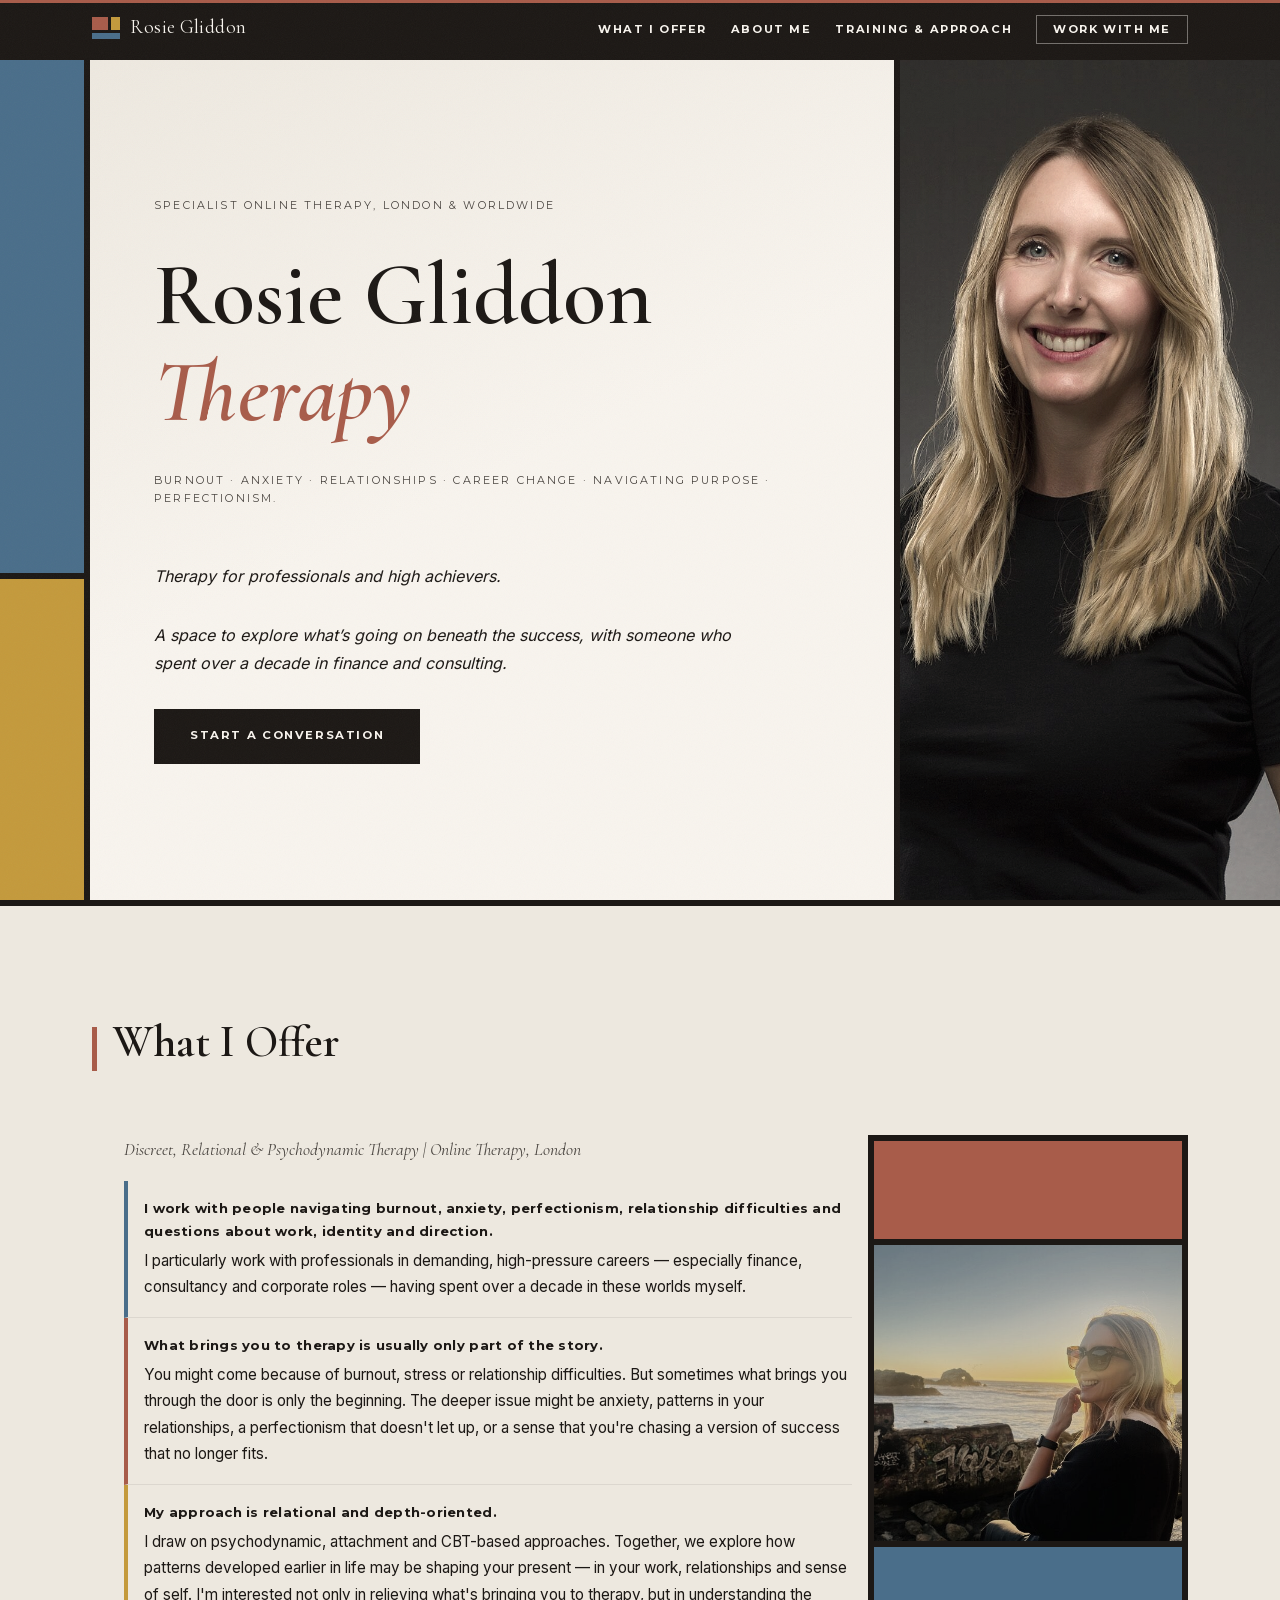
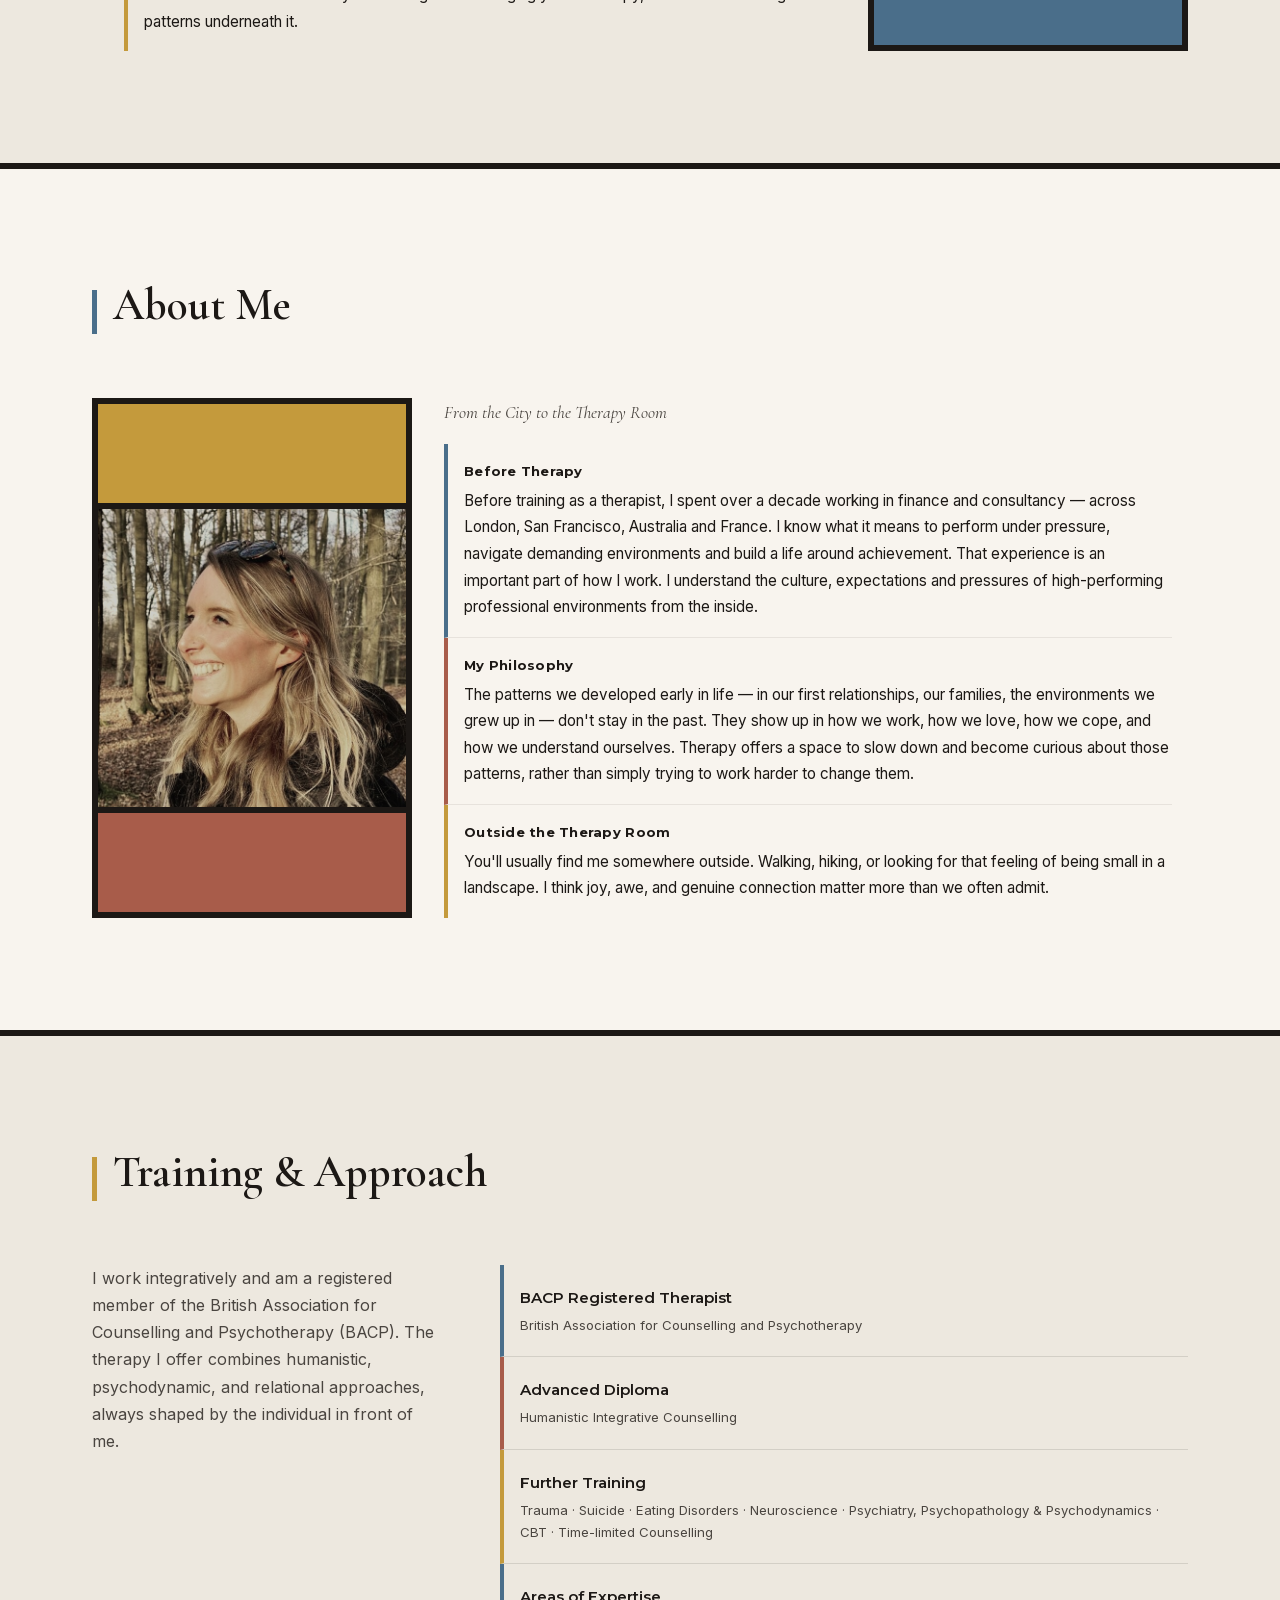
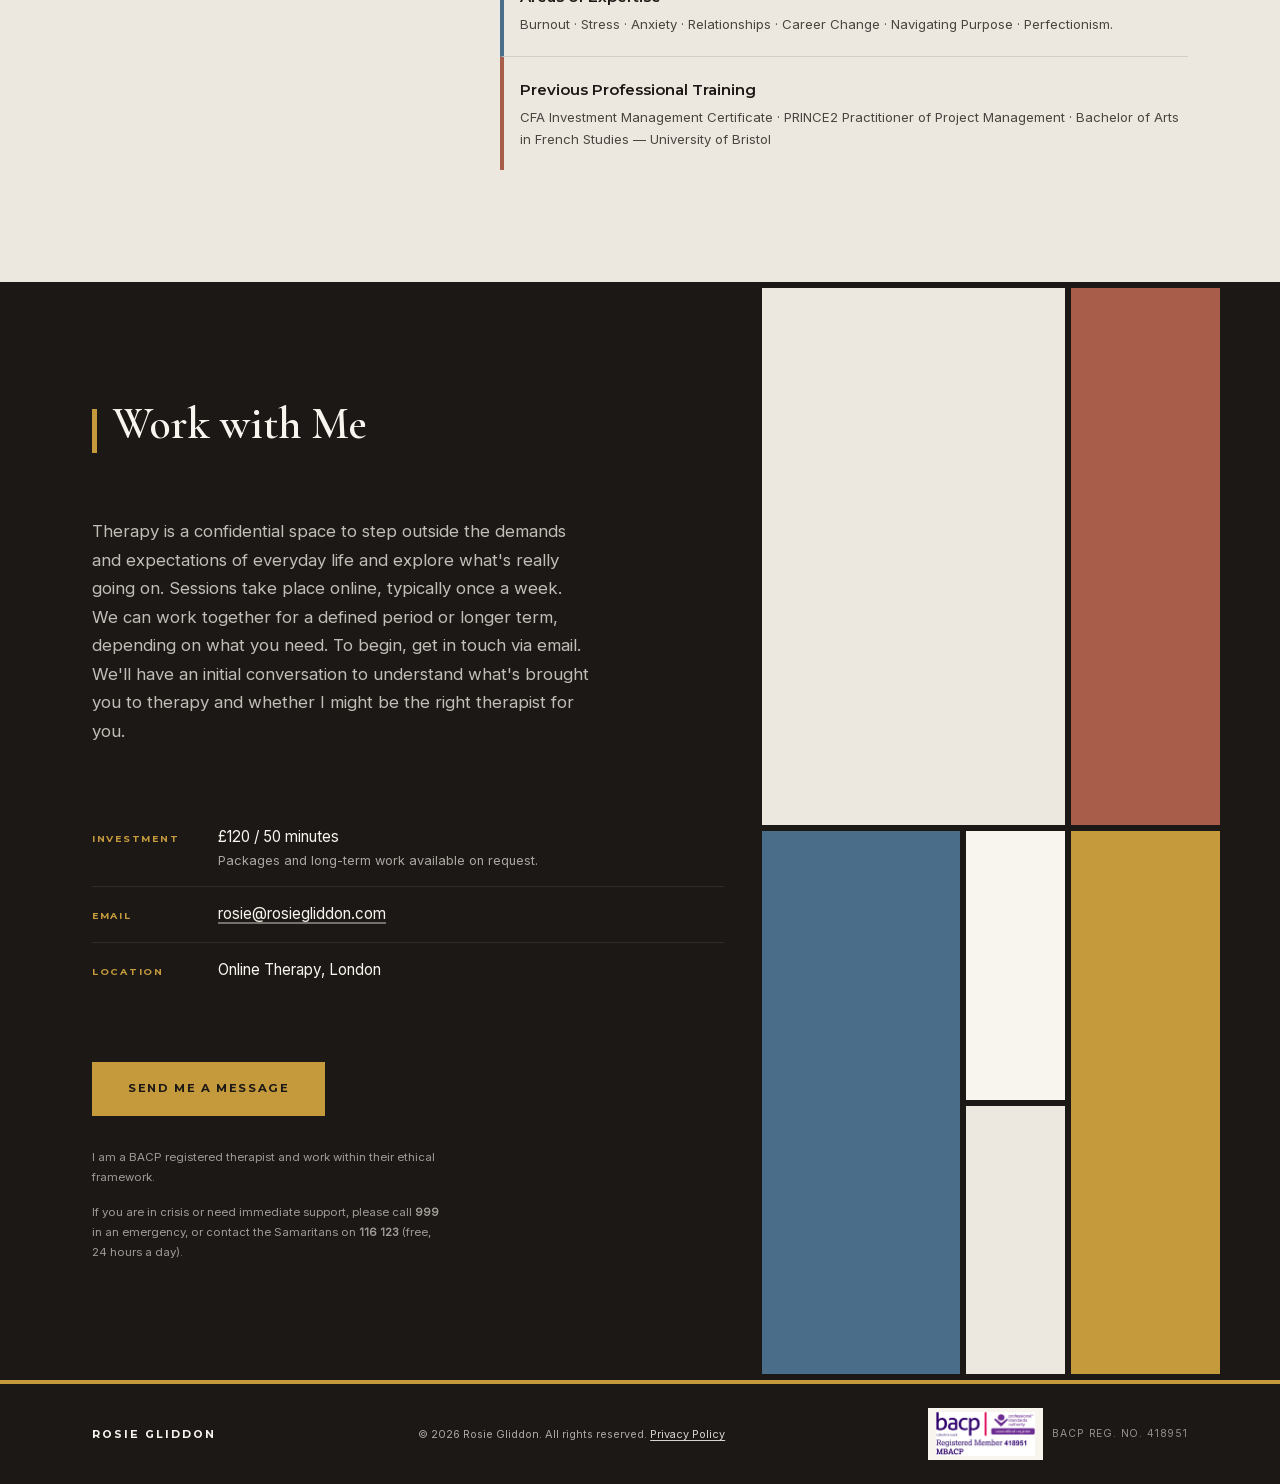
==== index.html @ f2c15f20 "Update styles for hero burnout list in index.html" ====
<!DOCTYPE html>
<html lang="en">
<head>
  <meta charset="UTF-8">
  <meta name="viewport" content="width=device-width, initial-scale=1.0">
  <meta name="description" content="Rosie Gliddon — Therapy for high-achieving professionals. Relational and psychodynamic therapy for professionals in finance, consulting and other demanding careers.">
  <meta name="theme-color" content="#1C1815">
  <title>Rosie Gliddon | Therapy for High-Achieving Professionals | London</title>

  <meta property="og:title" content="Rosie Gliddon | Therapy for High-Achieving Professionals | London">
  <meta property="og:description" content="Therapy for high-achieving professionals. Relational and psychodynamic therapy for professionals in finance, consulting and other demanding careers.">
  <meta property="og:type" content="website">
  <meta property="og:url" content="https://rosiegliddon.com/">
  <meta property="og:site_name" content="Rosie Gliddon">
  <meta property="og:locale" content="en_GB">
  <meta property="og:image" content="https://rosiegliddon.com/assets/og-image.jpg">
  <meta property="og:image:width" content="1200">
  <meta property="og:image:height" content="630">
  <meta property="og:image:alt" content="Rosie Gliddon, BACP registered psychotherapist offering online therapy for professionals">
  <meta name="twitter:card" content="summary_large_image">
  <meta name="twitter:title" content="Rosie Gliddon | Therapy for High-Achieving Professionals | London">
  <meta name="twitter:description" content="Therapy for high-achieving professionals. Relational and psychodynamic therapy for professionals in finance, consulting and other demanding careers">
  <meta name="twitter:image" content="https://rosiegliddon.com/assets/og-image.jpg">
  <link rel="canonical" href="https://rosiegliddon.com/">

  <link rel="preload" as="image" href="assets/rosie3.jpg">
  <link rel="preload" as="font" type="font/woff2" crossorigin href="fonts/co3bmX5slCNuHLi8bLeY9MK7whWMhyjYqXtKky2F7g.woff2">
  <link rel="preload" as="font" type="font/woff2" crossorigin href="fonts/co3ZmX5slCNuHLi8bLeY9MK7whWMhyjYrEtImSqn7B6D.woff2">
  <link rel="preload" as="font" type="font/woff2" crossorigin href="fonts/JTUSjIg1_i6t8kCHKm459WlhyyTh89Y.woff2">
  <link rel="preload" as="font" type="font/woff2" crossorigin href="fonts/UcCO3FwrK3iLTeHuS_nVMrMxCp50SjIw2boKoduKmMEVuLyfAZ9hiJ-Ek-_EeA.woff2">
  <link rel="icon" type="image/svg+xml" href="favicon.svg">
  <link rel="apple-touch-icon" href="apple-touch-icon.png">
  <link rel="stylesheet" href="css/style.css">
    <style>
    .hero-burnout-list {
      display: block;
      margin: 0 0 1.5rem;
      font-family: var(--font-display);
      font-size: 0.68rem;
      font-weight: 400;
      letter-spacing: 0.2em;
      line-height: 1.6;
      text-transform: uppercase;
      color: var(--grey-dark);
      max-width: none;
    }
  </style>

  <script type="application/ld+json">
  {
    "@context": "https://schema.org",
    "@graph": [
      {
        "@type": "WebSite",
        "@id": "https://rosiegliddon.com/#website",
        "url": "https://rosiegliddon.com",
        "name": "Rosie Gliddon",
        "publisher": { "@id": "https://rosiegliddon.com/#business" }
      },
      {
        "@type": "Person",
        "@id": "https://rosiegliddon.com/#rosie",
        "name": "Rosie Gliddon",
        "jobTitle": "Psychotherapist",
        "description": "BACP registered psychotherapist specialising in relational and psychodynamic therapy for high-achieving professionals.",
        "url": "https://rosiegliddon.com",
        "email": "rosie@rosiegliddon.com",
        "image": "https://rosiegliddon.com/assets/rosie3.jpg",
        "memberOf": {
          "@type": "Organization",
          "name": "British Association for Counselling and Psychotherapy",
          "url": "https://www.bacp.co.uk"
        },
        "sameAs": [
          "https://www.bacp.co.uk"
        ]
      },
      {
        "@type": ["ProfessionalService", "MedicalBusiness"],
        "@id": "https://rosiegliddon.com/#business",
        "name": "Rosie Gliddon",
        "description": "Therapy for high-achieving professionals. Relational and psychodynamic therapy for professionals in finance, consulting and other demanding careers.",
        "url": "https://rosiegliddon.com",
        "email": "rosie@rosiegliddon.com",
        "image": "https://rosiegliddon.com/assets/rosie3.jpg",
        "priceRange": "££",
        "identifier": {
          "@type": "PropertyValue",
          "propertyID": "BACP Registration Number",
          "value": "418951"
        },
        "address": {
          "@type": "PostalAddress",
          "addressLocality": "London",
          "addressCountry": "GB"
        },
        "areaServed": [
          { "@type": "City", "name": "London" },
          { "@type": "Country", "name": "United Kingdom" },
          { "@type": "Place", "name": "Worldwide" }
        ],
        "founder": { "@id": "https://rosiegliddon.com/#rosie" },
        "knowsAbout": [
          "Psychotherapy", "Psychodynamic therapy", "Relational therapy",
          "Burnout", "Anxiety", "Stress", "Depression", "Attachment",
          "Imposter syndrome", "Career change", "Online therapy"
        ],
        "hasOfferCatalog": {
          "@type": "OfferCatalog",
          "name": "Therapy services",
          "itemListElement": [
            {
              "@type": "Offer",
              "itemOffered": {
                "@type": "Service",
                "name": "Online psychotherapy session",
                "description": "50-minute relational and psychodynamic therapy session via video call"
              },
              "price": "120",
              "priceCurrency": "GBP"
            }
          ]
        }
      }
    ]
  }
  </script>
</head>
<body>
  <div class="page-frame">

  <!-- Skip to main content — assistive technology / keyboard users -->
  <a href="#main-content" class="skip-link">Skip to main content</a>

  <!-- ========== HEADER ========== -->
  <header class="site-header" role="banner">
    <div class="header-inner">

      <a href="#hero" class="site-logo" aria-label="Rosie Gliddon — return to homepage">
        <span class="logo-mark" aria-hidden="true">
          <svg width="28" height="22" viewBox="0 0 28 22" xmlns="http://www.w3.org/2000/svg" focusable="false">
            <!-- Large block top-left — accent/brick -->
            <rect x="0" y="0" width="16" height="13" fill="#A85C4A"/>
            <!-- Small block top-right — yellow -->
            <rect x="19" y="0" width="9" height="13" fill="#C49A3C"/>
            <!-- Wide block bottom — blue, full width -->
            <rect x="0" y="16" width="28" height="6" fill="#4A6E8A"/>
          </svg>
        </span>
        <span class="logo-text">Rosie Gliddon</span>
      </a>

      <nav class="site-nav" aria-label="Main navigation">
        <button
          class="nav-toggle"
          aria-expanded="false"
          aria-controls="nav-menu"
          aria-label="Open navigation menu"
        >
          <span class="nav-toggle-bar" aria-hidden="true"></span>
          <span class="nav-toggle-bar" aria-hidden="true"></span>
          <span class="nav-toggle-bar" aria-hidden="true"></span>
        </button>

        <ul id="nav-menu" class="nav-menu" role="list">
          <li><a href="#what-i-offer" class="nav-link">What I Offer</a></li>
          <li><a href="#about" class="nav-link">About Me</a></li>
          <li><a href="#qualifications" class="nav-link">Training &amp; Approach</a></li>
          <li><a href="#contact" class="nav-link nav-link--cta">Work with Me</a></li>
        </ul>
      </nav>

      <div class="nav-backdrop" id="nav-backdrop" aria-hidden="true"></div>

    </div>
  </header>

  <!-- ========== MAIN ========== -->
  <main id="main-content">

    <!-- HERO -->
    <section class="hero" id="hero" aria-labelledby="hero-heading">
      <div class="hero-layout">

        <div class="hero-accent-col" aria-hidden="true">
          <div class="accent-block accent-block--blue"></div>
          <div class="accent-block accent-block--yellow"></div>
        </div>

        <div class="hero-content">
          <p class="hero-eyebrow">Specialist Online Therapy, London &amp; Worldwide</p>
          <h1 class="hero-headline" id="hero-heading">Rosie Gliddon <em>Therapy</em>
          </h1>
          <p class="hero-burnout-list">Burnout &middot; Anxiety &middot; Relationships &middot; Career Change &middot; Navigating Purpose &middot; Perfectionism.</p>

          <p class="hero-italic-copy"><em>Therapy for professionals and high achievers. </em></p>

          
          <p class="hero-italic-copy"><em>A space to explore what’s going on beneath the success, with someone who spent over a decade in finance and consulting.</em></p>

          
          <a href="#contact" class="btn btn--primary">Start a Conversation</a>
        </div>

        <figure class="hero-image-wrap">
          <img
            src="assets/rosie3.jpg"
            alt="Rosie Gliddon, BACP registered psychotherapist offering online therapy for professionals in London"
            class="hero-photo"
            width="1400"
            height="1400"
            fetchpriority="high"
          >
        </figure>

      </div>
    </section>


    <!-- WHAT I OFFER -->
    <section class="section section--offer" id="what-i-offer" aria-labelledby="offer-heading">
      <div class="section-inner">

        <header class="section-header">
          <div class="section-accent section-accent--accent" aria-hidden="true"></div>
          <h2 class="section-title" id="offer-heading">What I Offer</h2>
        </header>

        <div class="offer-layout">
          <div class="offer-body">
            <p class="section-subheading">Discreet, Relational &amp; Psychodynamic Therapy | Online Therapy, London</p>

            <ul class="offer-list" role="list">
              <li class="offer-item">
                <strong class="offer-item-lead">I work with people navigating burnout, anxiety, perfectionism, relationship difficulties and questions about work, identity and direction.</strong>
                I particularly work with professionals in demanding, high-pressure careers — especially finance, consultancy and corporate roles — having spent over a decade in these worlds myself.
              </li>
              <li class="offer-item">
                <strong class="offer-item-lead">What brings you to therapy is usually only part of the story.</strong>
                You might come because of burnout, stress or relationship difficulties. But sometimes what brings you through the door is only the beginning. The deeper issue might be anxiety, patterns in your relationships, a perfectionism that doesn't let up, or a sense that you're chasing a version of success that no longer fits.
              </li>
              <li class="offer-item">
                <strong class="offer-item-lead">My approach is relational and depth-oriented.</strong>
                I draw on psychodynamic, attachment and CBT-based approaches. Together, we explore how patterns developed earlier in life may be shaping your present — in your work, relationships and sense of self. I'm interested not only in relieving what's bringing you to therapy, but in understanding the patterns underneath it.
              </li>
            </ul>
          </div>

          <div class="offer-accent-col" aria-hidden="true">
            <div class="offer-accent-block offer-accent-block--accent"></div>
            <figure class="offer-accent-block offer-accent-block--image">
              <img
                src="assets/rosie2.jpg"
                alt=""
                class="offer-accent-photo"
                loading="lazy"
                decoding="async"
                width="600"
                height="800"
              >
            </figure>
            <div class="offer-accent-block offer-accent-block--blue"></div>
          </div>
        </div>

      </div>
    </section>


    <!-- ABOUT ME -->
    <section class="section section--about" id="about" aria-labelledby="about-heading">
      <div class="section-inner">

        <header class="section-header">
          <div class="section-accent section-accent--blue" aria-hidden="true"></div>
          <h2 class="section-title" id="about-heading">About Me</h2>
        </header>

        <div class="about-layout">
          <div class="about-body">
            <p class="section-subheading">From the City to the Therapy Room</p>
            <ul class="about-list" role="list">
              <li class="about-item">
                <strong class="about-item-lead">Before Therapy</strong>
                Before training as a therapist, I spent over a decade working in finance and consultancy — across London, San Francisco, Australia and France. I know what it means to perform under pressure, navigate demanding environments and build a life around achievement. That experience is an important part of how I work. I understand the culture, expectations and pressures of high-performing professional environments from the inside.
              </li>
              <li class="about-item">
                <strong class="about-item-lead">My Philosophy</strong>
                The patterns we developed early in life — in our first relationships, our families, the environments we grew up in — don't stay in the past. They show up in how we work, how we love, how we cope, and how we understand ourselves. Therapy offers a space to slow down and become curious about those patterns, rather than simply trying to work harder to change them.
              </li>
              <li class="about-item">
                <strong class="about-item-lead">Outside the Therapy Room</strong>
                You'll usually find me somewhere outside. Walking, hiking, or looking for that feeling of being small in a landscape. I think joy, awe, and genuine connection matter more than we often admit.
              </li>
            </ul>
          </div>

          <div class="about-accent-col" aria-hidden="true">
            <div class="about-accent-block about-accent-block--yellow"></div>
            <figure class="about-accent-block about-accent-block--image">
              <img
                src="assets/rosie1.jpg"
                alt=""
                class="about-accent-photo"
                loading="lazy"
                decoding="async"
                width="640"
                height="800"
              >
            </figure>
            <div class="about-accent-block about-accent-block--accent"></div>
          </div>
        </div>

      </div>
    </section>


    <!-- QUALIFICATIONS & TRAINING -->
    <section class="section section--qualifications" id="qualifications" aria-labelledby="qual-heading">
      <div class="section-inner">

        <header class="section-header">
          <div class="section-accent section-accent--yellow" aria-hidden="true"></div>
          <h2 class="section-title" id="qual-heading">Training &amp; Approach</h2>
        </header>

        <div class="qual-grid">
          <div class="qual-intro">
            <p>I work integratively and am a registered member of the British Association for Counselling and Psychotherapy (BACP). The therapy I offer combines humanistic, psychodynamic, and relational approaches, always shaped by the individual in front of me.</p>
          </div>

          <ol class="credential-list" aria-label="Qualifications and training">

            <li class="credential-card">
              <div class="credential-body">
                <h3>BACP Registered Therapist</h3>
                <p>British Association for Counselling and Psychotherapy</p>
              </div>
            </li>

            <li class="credential-card">
              <div class="credential-body">
                <h3>Advanced Diploma</h3>
                <p>Humanistic Integrative Counselling</p>
              </div>
            </li>

            <li class="credential-card">
              <div class="credential-body">
                <h3>Further Training</h3>
                <p>Trauma &middot; Suicide &middot; Eating Disorders &middot; Neuroscience &middot; Psychiatry, Psychopathology &amp; Psychodynamics &middot; CBT &middot; Time-limited Counselling</p>
              </div>
            </li>

            <li class="credential-card">
              <div class="credential-body">
                <h3>Areas of Expertise</h3>
                <p>Burnout &middot; Stress &middot; Anxiety &middot; Relationships &middot; Career Change &middot; Navigating Purpose &middot; Perfectionism.</p>
              </div>
            </li>

            <li class="credential-card">
              <div class="credential-body">
                <h3>Previous Professional Training</h3>
                <p>CFA Investment Management Certificate &middot; PRINCE2 Practitioner of Project Management &middot; Bachelor of Arts in French Studies — University of Bristol</p>
              </div>
            </li>

          </ol>
        </div>

      </div>
    </section>



    <!-- GET IN TOUCH -->
    <section class="section section--contact" id="contact" aria-labelledby="contact-heading">
      <div class="contact-layout">

        <div class="contact-content">
          <header class="section-header">
            <div class="section-accent section-accent--yellow" aria-hidden="true"></div>
            <h2 class="section-title" id="contact-heading">Work with Me</h2>
          </header>

          <p class="contact-intro">
            Therapy is a confidential space to step outside the demands and expectations of everyday life and explore what's really going on.
            Sessions take place online, typically once a week. We can work together for a defined period or longer term, depending on what you need.
            To begin, get in touch via email. We'll have an initial conversation to understand what's brought you to therapy and whether I might be the right therapist for you.
          </p>

          <address aria-label="Contact information">
            <dl class="contact-details">

              <div class="contact-item">
                <dt>Investment</dt>
                <dd>
                  £120 / 50 minutes
                  <br><small>Packages and long-term work available on request.</small>
                </dd>
              </div>

              <div class="contact-item">
                <dt>Email</dt>
                <dd><a href="mailto:rosie@rosiegliddon.com">rosie@rosiegliddon.com</a></dd>
              </div>

              <div class="contact-item">
                <dt>Location</dt>
                <dd>Online Therapy, London</dd>
              </div>

            </dl>
          </address>

          <a href="mailto:rosie@rosiegliddon.com?subject=Therapy%20Enquiry" class="btn btn--cta-email">Send me a message</a>

          <p class="contact-ethics">I am a BACP registered therapist and work within their ethical framework.</p>

          <p class="contact-crisis">If you are in crisis or need immediate support, please call <strong>999</strong> in an emergency, or contact the Samaritans on <strong>116 123</strong> (free, 24 hours a day).</p>
        </div>

        <!-- Decorative Mondrian panel — hidden from assistive technology -->
        <div class="contact-mondrian-wrap" aria-hidden="true">
          <div class="contact-mondrian">
            <div class="cm-a"></div>
            <div class="cm-b"></div>
            <div class="cm-c"></div>
            <div class="cm-d"></div>
            <div class="cm-e"></div>
            <div class="cm-f"></div>
          </div>
        </div>

      </div>
    </section>

  </main>

  <!-- ========== FOOTER ========== -->
  <footer class="site-footer" role="contentinfo">
    <div class="footer-inner">
      <p class="footer-name">Rosie Gliddon</p>
      <p class="footer-note">&copy; <span id="year"></span> Rosie Gliddon. All rights reserved. <a href="privacy" class="footer-link">Privacy Policy</a></p>
      <div class="footer-bacp">
        <span class="footer-bacp-wrap">
          <img
            src="assets/BACP%20Logo%20-%20418951.png"
            alt="BACP Registered Member 418951 MBACP — Professional Standards Authority Accredited Register"
            class="footer-bacp-logo"
          >
        </span>
        <span class="footer-reg">BACP Reg. No. 418951</span>
      </div>
    </div>
  </footer>

  <script src="js/main.js"></script>
  </div><!-- /.page-frame -->
</body>
</html>
---- css/style.css ----
/* =============================================================
   ROSIE GLIDDON THERAPY
   De Stijl / Mondrian — polish pass
   Mobile-first stylesheet
   ============================================================= */


/* --- Fonts (self-hosted) --- */
/* cyrillic-ext */
@font-face {
  font-family: 'Cormorant Garamond';
  font-style: italic;
  font-weight: 400;
  font-display: swap;
  src: url('../fonts/co3ZmX5slCNuHLi8bLeY9MK7whWMhyjYrEtFmSqn7B6DxjY.woff2') format('woff2');
  unicode-range: U+0460-052F, U+1C80-1C8A, U+20B4, U+2DE0-2DFF, U+A640-A69F, U+FE2E-FE2F;
}
/* cyrillic */
@font-face {
  font-family: 'Cormorant Garamond';
  font-style: italic;
  font-weight: 400;
  font-display: swap;
  src: url('../fonts/co3ZmX5slCNuHLi8bLeY9MK7whWMhyjYrEtMmSqn7B6DxjY.woff2') format('woff2');
  unicode-range: U+0301, U+0400-045F, U+0490-0491, U+04B0-04B1, U+2116;
}
/* vietnamese */
@font-face {
  font-family: 'Cormorant Garamond';
  font-style: italic;
  font-weight: 400;
  font-display: swap;
  src: url('../fonts/co3ZmX5slCNuHLi8bLeY9MK7whWMhyjYrEtHmSqn7B6DxjY.woff2') format('woff2');
  unicode-range: U+0102-0103, U+0110-0111, U+0128-0129, U+0168-0169, U+01A0-01A1, U+01AF-01B0, U+0300-0301, U+0303-0304, U+0308-0309, U+0323, U+0329, U+1EA0-1EF9, U+20AB;
}
/* latin-ext */
@font-face {
  font-family: 'Cormorant Garamond';
  font-style: italic;
  font-weight: 400;
  font-display: swap;
  src: url('../fonts/co3ZmX5slCNuHLi8bLeY9MK7whWMhyjYrEtGmSqn7B6DxjY.woff2') format('woff2');
  unicode-range: U+0100-02BA, U+02BD-02C5, U+02C7-02CC, U+02CE-02D7, U+02DD-02FF, U+0304, U+0308, U+0329, U+1D00-1DBF, U+1E00-1E9F, U+1EF2-1EFF, U+2020, U+20A0-20AB, U+20AD-20C0, U+2113, U+2C60-2C7F, U+A720-A7FF;
}
/* latin */
@font-face {
  font-family: 'Cormorant Garamond';
  font-style: italic;
  font-weight: 400;
  font-display: swap;
  src: url('../fonts/co3ZmX5slCNuHLi8bLeY9MK7whWMhyjYrEtImSqn7B6D.woff2') format('woff2');
  unicode-range: U+0000-00FF, U+0131, U+0152-0153, U+02BB-02BC, U+02C6, U+02DA, U+02DC, U+0304, U+0308, U+0329, U+2000-206F, U+20AC, U+2122, U+2191, U+2193, U+2212, U+2215, U+FEFF, U+FFFD;
}
/* cyrillic-ext */
@font-face {
  font-family: 'Cormorant Garamond';
  font-style: italic;
  font-weight: 600;
  font-display: swap;
  src: url('../fonts/co3ZmX5slCNuHLi8bLeY9MK7whWMhyjYrEtFmSqn7B6DxjY.woff2') format('woff2');
  unicode-range: U+0460-052F, U+1C80-1C8A, U+20B4, U+2DE0-2DFF, U+A640-A69F, U+FE2E-FE2F;
}
/* cyrillic */
@font-face {
  font-family: 'Cormorant Garamond';
  font-style: italic;
  font-weight: 600;
  font-display: swap;
  src: url('../fonts/co3ZmX5slCNuHLi8bLeY9MK7whWMhyjYrEtMmSqn7B6DxjY.woff2') format('woff2');
  unicode-range: U+0301, U+0400-045F, U+0490-0491, U+04B0-04B1, U+2116;
}
/* vietnamese */
@font-face {
  font-family: 'Cormorant Garamond';
  font-style: italic;
  font-weight: 600;
  font-display: swap;
  src: url('../fonts/co3ZmX5slCNuHLi8bLeY9MK7whWMhyjYrEtHmSqn7B6DxjY.woff2') format('woff2');
  unicode-range: U+0102-0103, U+0110-0111, U+0128-0129, U+0168-0169, U+01A0-01A1, U+01AF-01B0, U+0300-0301, U+0303-0304, U+0308-0309, U+0323, U+0329, U+1EA0-1EF9, U+20AB;
}
/* latin-ext */
@font-face {
  font-family: 'Cormorant Garamond';
  font-style: italic;
  font-weight: 600;
  font-display: swap;
  src: url('../fonts/co3ZmX5slCNuHLi8bLeY9MK7whWMhyjYrEtGmSqn7B6DxjY.woff2') format('woff2');
  unicode-range: U+0100-02BA, U+02BD-02C5, U+02C7-02CC, U+02CE-02D7, U+02DD-02FF, U+0304, U+0308, U+0329, U+1D00-1DBF, U+1E00-1E9F, U+1EF2-1EFF, U+2020, U+20A0-20AB, U+20AD-20C0, U+2113, U+2C60-2C7F, U+A720-A7FF;
}
/* latin */
@font-face {
  font-family: 'Cormorant Garamond';
  font-style: italic;
  font-weight: 600;
  font-display: swap;
  src: url('../fonts/co3ZmX5slCNuHLi8bLeY9MK7whWMhyjYrEtImSqn7B6D.woff2') format('woff2');
  unicode-range: U+0000-00FF, U+0131, U+0152-0153, U+02BB-02BC, U+02C6, U+02DA, U+02DC, U+0304, U+0308, U+0329, U+2000-206F, U+20AC, U+2122, U+2191, U+2193, U+2212, U+2215, U+FEFF, U+FFFD;
}
/* cyrillic-ext */
@font-face {
  font-family: 'Cormorant Garamond';
  font-style: normal;
  font-weight: 400;
  font-display: swap;
  src: url('../fonts/co3bmX5slCNuHLi8bLeY9MK7whWMhyjYpHtKky2F7i6C.woff2') format('woff2');
  unicode-range: U+0460-052F, U+1C80-1C8A, U+20B4, U+2DE0-2DFF, U+A640-A69F, U+FE2E-FE2F;
}
/* cyrillic */
@font-face {
  font-family: 'Cormorant Garamond';
  font-style: normal;
  font-weight: 400;
  font-display: swap;
  src: url('../fonts/co3bmX5slCNuHLi8bLeY9MK7whWMhyjYrXtKky2F7i6C.woff2') format('woff2');
  unicode-range: U+0301, U+0400-045F, U+0490-0491, U+04B0-04B1, U+2116;
}
/* vietnamese */
@font-face {
  font-family: 'Cormorant Garamond';
  font-style: normal;
  font-weight: 400;
  font-display: swap;
  src: url('../fonts/co3bmX5slCNuHLi8bLeY9MK7whWMhyjYpntKky2F7i6C.woff2') format('woff2');
  unicode-range: U+0102-0103, U+0110-0111, U+0128-0129, U+0168-0169, U+01A0-01A1, U+01AF-01B0, U+0300-0301, U+0303-0304, U+0308-0309, U+0323, U+0329, U+1EA0-1EF9, U+20AB;
}
/* latin-ext */
@font-face {
  font-family: 'Cormorant Garamond';
  font-style: normal;
  font-weight: 400;
  font-display: swap;
  src: url('../fonts/co3bmX5slCNuHLi8bLeY9MK7whWMhyjYp3tKky2F7i6C.woff2') format('woff2');
  unicode-range: U+0100-02BA, U+02BD-02C5, U+02C7-02CC, U+02CE-02D7, U+02DD-02FF, U+0304, U+0308, U+0329, U+1D00-1DBF, U+1E00-1E9F, U+1EF2-1EFF, U+2020, U+20A0-20AB, U+20AD-20C0, U+2113, U+2C60-2C7F, U+A720-A7FF;
}
/* latin */
@font-face {
  font-family: 'Cormorant Garamond';
  font-style: normal;
  font-weight: 400;
  font-display: swap;
  src: url('../fonts/co3bmX5slCNuHLi8bLeY9MK7whWMhyjYqXtKky2F7g.woff2') format('woff2');
  unicode-range: U+0000-00FF, U+0131, U+0152-0153, U+02BB-02BC, U+02C6, U+02DA, U+02DC, U+0304, U+0308, U+0329, U+2000-206F, U+20AC, U+2122, U+2191, U+2193, U+2212, U+2215, U+FEFF, U+FFFD;
}
/* cyrillic-ext */
@font-face {
  font-family: 'Cormorant Garamond';
  font-style: normal;
  font-weight: 600;
  font-display: swap;
  src: url('../fonts/co3bmX5slCNuHLi8bLeY9MK7whWMhyjYpHtKky2F7i6C.woff2') format('woff2');
  unicode-range: U+0460-052F, U+1C80-1C8A, U+20B4, U+2DE0-2DFF, U+A640-A69F, U+FE2E-FE2F;
}
/* cyrillic */
@font-face {
  font-family: 'Cormorant Garamond';
  font-style: normal;
  font-weight: 600;
  font-display: swap;
  src: url('../fonts/co3bmX5slCNuHLi8bLeY9MK7whWMhyjYrXtKky2F7i6C.woff2') format('woff2');
  unicode-range: U+0301, U+0400-045F, U+0490-0491, U+04B0-04B1, U+2116;
}
/* vietnamese */
@font-face {
  font-family: 'Cormorant Garamond';
  font-style: normal;
  font-weight: 600;
  font-display: swap;
  src: url('../fonts/co3bmX5slCNuHLi8bLeY9MK7whWMhyjYpntKky2F7i6C.woff2') format('woff2');
  unicode-range: U+0102-0103, U+0110-0111, U+0128-0129, U+0168-0169, U+01A0-01A1, U+01AF-01B0, U+0300-0301, U+0303-0304, U+0308-0309, U+0323, U+0329, U+1EA0-1EF9, U+20AB;
}
/* latin-ext */
@font-face {
  font-family: 'Cormorant Garamond';
  font-style: normal;
  font-weight: 600;
  font-display: swap;
  src: url('../fonts/co3bmX5slCNuHLi8bLeY9MK7whWMhyjYp3tKky2F7i6C.woff2') format('woff2');
  unicode-range: U+0100-02BA, U+02BD-02C5, U+02C7-02CC, U+02CE-02D7, U+02DD-02FF, U+0304, U+0308, U+0329, U+1D00-1DBF, U+1E00-1E9F, U+1EF2-1EFF, U+2020, U+20A0-20AB, U+20AD-20C0, U+2113, U+2C60-2C7F, U+A720-A7FF;
}
/* latin */
@font-face {
  font-family: 'Cormorant Garamond';
  font-style: normal;
  font-weight: 600;
  font-display: swap;
  src: url('../fonts/co3bmX5slCNuHLi8bLeY9MK7whWMhyjYqXtKky2F7g.woff2') format('woff2');
  unicode-range: U+0000-00FF, U+0131, U+0152-0153, U+02BB-02BC, U+02C6, U+02DA, U+02DC, U+0304, U+0308, U+0329, U+2000-206F, U+20AC, U+2122, U+2191, U+2193, U+2212, U+2215, U+FEFF, U+FFFD;
}
/* cyrillic-ext */
@font-face {
  font-family: 'Inter';
  font-style: normal;
  font-weight: 400;
  font-display: swap;
  src: url('../fonts/UcCO3FwrK3iLTeHuS_nVMrMxCp50SjIw2boKoduKmMEVuLyfAZJhiJ-Ek-_EeAmM.woff2') format('woff2');
  unicode-range: U+0460-052F, U+1C80-1C8A, U+20B4, U+2DE0-2DFF, U+A640-A69F, U+FE2E-FE2F;
}
/* cyrillic */
@font-face {
  font-family: 'Inter';
  font-style: normal;
  font-weight: 400;
  font-display: swap;
  src: url('../fonts/UcCO3FwrK3iLTeHuS_nVMrMxCp50SjIw2boKoduKmMEVuLyfAZthiJ-Ek-_EeAmM.woff2') format('woff2');
  unicode-range: U+0301, U+0400-045F, U+0490-0491, U+04B0-04B1, U+2116;
}
/* greek-ext */
@font-face {
  font-family: 'Inter';
  font-style: normal;
  font-weight: 400;
  font-display: swap;
  src: url('../fonts/UcCO3FwrK3iLTeHuS_nVMrMxCp50SjIw2boKoduKmMEVuLyfAZNhiJ-Ek-_EeAmM.woff2') format('woff2');
  unicode-range: U+1F00-1FFF;
}
/* greek */
@font-face {
  font-family: 'Inter';
  font-style: normal;
  font-weight: 400;
  font-display: swap;
  src: url('../fonts/UcCO3FwrK3iLTeHuS_nVMrMxCp50SjIw2boKoduKmMEVuLyfAZxhiJ-Ek-_EeAmM.woff2') format('woff2');
  unicode-range: U+0370-0377, U+037A-037F, U+0384-038A, U+038C, U+038E-03A1, U+03A3-03FF;
}
/* vietnamese */
@font-face {
  font-family: 'Inter';
  font-style: normal;
  font-weight: 400;
  font-display: swap;
  src: url('../fonts/UcCO3FwrK3iLTeHuS_nVMrMxCp50SjIw2boKoduKmMEVuLyfAZBhiJ-Ek-_EeAmM.woff2') format('woff2');
  unicode-range: U+0102-0103, U+0110-0111, U+0128-0129, U+0168-0169, U+01A0-01A1, U+01AF-01B0, U+0300-0301, U+0303-0304, U+0308-0309, U+0323, U+0329, U+1EA0-1EF9, U+20AB;
}
/* latin-ext */
@font-face {
  font-family: 'Inter';
  font-style: normal;
  font-weight: 400;
  font-display: swap;
  src: url('../fonts/UcCO3FwrK3iLTeHuS_nVMrMxCp50SjIw2boKoduKmMEVuLyfAZFhiJ-Ek-_EeAmM.woff2') format('woff2');
  unicode-range: U+0100-02BA, U+02BD-02C5, U+02C7-02CC, U+02CE-02D7, U+02DD-02FF, U+0304, U+0308, U+0329, U+1D00-1DBF, U+1E00-1E9F, U+1EF2-1EFF, U+2020, U+20A0-20AB, U+20AD-20C0, U+2113, U+2C60-2C7F, U+A720-A7FF;
}
/* latin */
@font-face {
  font-family: 'Inter';
  font-style: normal;
  font-weight: 400;
  font-display: swap;
  src: url('../fonts/UcCO3FwrK3iLTeHuS_nVMrMxCp50SjIw2boKoduKmMEVuLyfAZ9hiJ-Ek-_EeA.woff2') format('woff2');
  unicode-range: U+0000-00FF, U+0131, U+0152-0153, U+02BB-02BC, U+02C6, U+02DA, U+02DC, U+0304, U+0308, U+0329, U+2000-206F, U+20AC, U+2122, U+2191, U+2193, U+2212, U+2215, U+FEFF, U+FFFD;
}
/* cyrillic-ext */
@font-face {
  font-family: 'Montserrat';
  font-style: normal;
  font-weight: 400;
  font-display: swap;
  src: url('../fonts/JTUSjIg1_i6t8kCHKm459WRhyyTh89ZNpQ.woff2') format('woff2');
  unicode-range: U+0460-052F, U+1C80-1C8A, U+20B4, U+2DE0-2DFF, U+A640-A69F, U+FE2E-FE2F;
}
/* cyrillic */
@font-face {
  font-family: 'Montserrat';
  font-style: normal;
  font-weight: 400;
  font-display: swap;
  src: url('../fonts/JTUSjIg1_i6t8kCHKm459W1hyyTh89ZNpQ.woff2') format('woff2');
  unicode-range: U+0301, U+0400-045F, U+0490-0491, U+04B0-04B1, U+2116;
}
/* vietnamese */
@font-face {
  font-family: 'Montserrat';
  font-style: normal;
  font-weight: 400;
  font-display: swap;
  src: url('../fonts/JTUSjIg1_i6t8kCHKm459WZhyyTh89ZNpQ.woff2') format('woff2');
  unicode-range: U+0102-0103, U+0110-0111, U+0128-0129, U+0168-0169, U+01A0-01A1, U+01AF-01B0, U+0300-0301, U+0303-0304, U+0308-0309, U+0323, U+0329, U+1EA0-1EF9, U+20AB;
}
/* latin-ext */
@font-face {
  font-family: 'Montserrat';
  font-style: normal;
  font-weight: 400;
  font-display: swap;
  src: url('../fonts/JTUSjIg1_i6t8kCHKm459WdhyyTh89ZNpQ.woff2') format('woff2');
  unicode-range: U+0100-02BA, U+02BD-02C5, U+02C7-02CC, U+02CE-02D7, U+02DD-02FF, U+0304, U+0308, U+0329, U+1D00-1DBF, U+1E00-1E9F, U+1EF2-1EFF, U+2020, U+20A0-20AB, U+20AD-20C0, U+2113, U+2C60-2C7F, U+A720-A7FF;
}
/* latin */
@font-face {
  font-family: 'Montserrat';
  font-style: normal;
  font-weight: 400;
  font-display: swap;
  src: url('../fonts/JTUSjIg1_i6t8kCHKm459WlhyyTh89Y.woff2') format('woff2');
  unicode-range: U+0000-00FF, U+0131, U+0152-0153, U+02BB-02BC, U+02C6, U+02DA, U+02DC, U+0304, U+0308, U+0329, U+2000-206F, U+20AC, U+2122, U+2191, U+2193, U+2212, U+2215, U+FEFF, U+FFFD;
}
/* cyrillic-ext */
@font-face {
  font-family: 'Montserrat';
  font-style: normal;
  font-weight: 600;
  font-display: swap;
  src: url('../fonts/JTUSjIg1_i6t8kCHKm459WRhyyTh89ZNpQ.woff2') format('woff2');
  unicode-range: U+0460-052F, U+1C80-1C8A, U+20B4, U+2DE0-2DFF, U+A640-A69F, U+FE2E-FE2F;
}
/* cyrillic */
@font-face {
  font-family: 'Montserrat';
  font-style: normal;
  font-weight: 600;
  font-display: swap;
  src: url('../fonts/JTUSjIg1_i6t8kCHKm459W1hyyTh89ZNpQ.woff2') format('woff2');
  unicode-range: U+0301, U+0400-045F, U+0490-0491, U+04B0-04B1, U+2116;
}
/* vietnamese */
@font-face {
  font-family: 'Montserrat';
  font-style: normal;
  font-weight: 600;
  font-display: swap;
  src: url('../fonts/JTUSjIg1_i6t8kCHKm459WZhyyTh89ZNpQ.woff2') format('woff2');
  unicode-range: U+0102-0103, U+0110-0111, U+0128-0129, U+0168-0169, U+01A0-01A1, U+01AF-01B0, U+0300-0301, U+0303-0304, U+0308-0309, U+0323, U+0329, U+1EA0-1EF9, U+20AB;
}
/* latin-ext */
@font-face {
  font-family: 'Montserrat';
  font-style: normal;
  font-weight: 600;
  font-display: swap;
  src: url('../fonts/JTUSjIg1_i6t8kCHKm459WdhyyTh89ZNpQ.woff2') format('woff2');
  unicode-range: U+0100-02BA, U+02BD-02C5, U+02C7-02CC, U+02CE-02D7, U+02DD-02FF, U+0304, U+0308, U+0329, U+1D00-1DBF, U+1E00-1E9F, U+1EF2-1EFF, U+2020, U+20A0-20AB, U+20AD-20C0, U+2113, U+2C60-2C7F, U+A720-A7FF;
}
/* latin */
@font-face {
  font-family: 'Montserrat';
  font-style: normal;
  font-weight: 600;
  font-display: swap;
  src: url('../fonts/JTUSjIg1_i6t8kCHKm459WlhyyTh89Y.woff2') format('woff2');
  unicode-range: U+0000-00FF, U+0131, U+0152-0153, U+02BB-02BC, U+02C6, U+02DA, U+02DC, U+0304, U+0308, U+0329, U+2000-206F, U+20AC, U+2122, U+2191, U+2193, U+2212, U+2215, U+FEFF, U+FFFD;
}
/* cyrillic-ext */
@font-face {
  font-family: 'Montserrat';
  font-style: normal;
  font-weight: 700;
  font-display: swap;
  src: url('../fonts/JTUSjIg1_i6t8kCHKm459WRhyyTh89ZNpQ.woff2') format('woff2');
  unicode-range: U+0460-052F, U+1C80-1C8A, U+20B4, U+2DE0-2DFF, U+A640-A69F, U+FE2E-FE2F;
}
/* cyrillic */
@font-face {
  font-family: 'Montserrat';
  font-style: normal;
  font-weight: 700;
  font-display: swap;
  src: url('../fonts/JTUSjIg1_i6t8kCHKm459W1hyyTh89ZNpQ.woff2') format('woff2');
  unicode-range: U+0301, U+0400-045F, U+0490-0491, U+04B0-04B1, U+2116;
}
/* vietnamese */
@font-face {
  font-family: 'Montserrat';
  font-style: normal;
  font-weight: 700;
  font-display: swap;
  src: url('../fonts/JTUSjIg1_i6t8kCHKm459WZhyyTh89ZNpQ.woff2') format('woff2');
  unicode-range: U+0102-0103, U+0110-0111, U+0128-0129, U+0168-0169, U+01A0-01A1, U+01AF-01B0, U+0300-0301, U+0303-0304, U+0308-0309, U+0323, U+0329, U+1EA0-1EF9, U+20AB;
}
/* latin-ext */
@font-face {
  font-family: 'Montserrat';
  font-style: normal;
  font-weight: 700;
  font-display: swap;
  src: url('../fonts/JTUSjIg1_i6t8kCHKm459WdhyyTh89ZNpQ.woff2') format('woff2');
  unicode-range: U+0100-02BA, U+02BD-02C5, U+02C7-02CC, U+02CE-02D7, U+02DD-02FF, U+0304, U+0308, U+0329, U+1D00-1DBF, U+1E00-1E9F, U+1EF2-1EFF, U+2020, U+20A0-20AB, U+20AD-20C0, U+2113, U+2C60-2C7F, U+A720-A7FF;
}
/* latin */
@font-face {
  font-family: 'Montserrat';
  font-style: normal;
  font-weight: 700;
  font-display: swap;
  src: url('../fonts/JTUSjIg1_i6t8kCHKm459WlhyyTh89Y.woff2') format('woff2');
  unicode-range: U+0000-00FF, U+0131, U+0152-0153, U+02BB-02BC, U+02C6, U+02DA, U+02DC, U+0304, U+0308, U+0329, U+2000-206F, U+20AC, U+2122, U+2191, U+2193, U+2212, U+2215, U+FEFF, U+FFFD;
}


/* --- Design Tokens --- */
:root {
  /* Softened primary palette — warm, therapy-appropriate */
  --accent:      #A85C4A;   /* muted brick       */
  --accent-dark: #8F4A38;   /* deeper brick — hover state */
  --blue:      #4A6E8A;   /* dusty slate blue  */
  --yellow:    #C49A3C;   /* warm ochre        */
  --black:     #1C1815;   /* warm near-black   */
  --white:     #F8F4EE;   /* warm parchment    */
  --off-white: #EDE8DF;   /* warm light ground */
  --grey:      #7D7870;   /* warm mid-grey     */
  --grey-dark: #4A4540;   /* warm dark-grey    */

  --border-md: 4px solid var(--black);
  --border-lg: 6px solid var(--black);

  --font-serif:   'Cormorant Garamond', Georgia, serif;
  --font-display: 'Montserrat', sans-serif;
  --font-body:    'Inter', sans-serif;

  --space-xs:  0.5rem;   /*  8px */
  --space-sm:  1rem;     /* 16px */
  --space-md:  2rem;     /* 32px */
  --space-lg:  4rem;     /* 64px */
  --space-xl:  7rem;     /* 112px */

  --max-width: 1160px;
  --header-h:  60px;

  --ease: 200ms ease;
}


/* --- Reset --- */
*, *::before, *::after {
  box-sizing: border-box;
  margin: 0;
  padding: 0;
}

html, body {
  max-width: 100%;
  overflow-x: clip;
}

html {
  scroll-behavior: smooth;
  /* Offset anchor jumps so sticky header never obscures a section heading */
  scroll-padding-top: var(--header-h);
  font-size: 100%;
}

body {
  font-family: var(--font-body);
  font-size: 1rem;
  line-height: 1.7;
  color: var(--black);
  background: var(--off-white);
  overflow-x: clip;
  /* Crisp font rendering on retina */
  -webkit-font-smoothing: antialiased;
  -moz-osx-font-smoothing: grayscale;
}

/* --- Page frame --- */
.page-frame {
  width: 100%;
  max-width: 1600px;
  margin: 0 auto;
  overflow-x: clip;
  background: var(--white);
  position: relative;
}

@media (min-width: 1601px) {
  .page-frame {
    overflow-x: visible;
    box-shadow: -6px 3px 0 0 var(--black), 6px 3px 0 0 var(--black);
  }
}

img, svg { display: block; max-width: 100%; }
ul, ol   { list-style: none; }
address  { font-style: normal; }
p        { max-width: 62ch; }

a {
  color: inherit;
  text-decoration-thickness: 2px;
  text-underline-offset: 3px;
  transition: color var(--ease);
}
a:hover { color: var(--accent); }

/*
  Paper grain — fixed overlay above all content.
  SVG feTurbulence noise tiled at low opacity breaks the
  flat, perfectly-digital feel without visible artifacting.
  pointer-events: none ensures it never blocks interactions.
*/
body::after {
  content: '';
  position: fixed;
  inset: 0;
  pointer-events: none;
  z-index: 9998;
  opacity: 0.038;
  background-image: url("data:image/svg+xml,%3Csvg xmlns='http://www.w3.org/2000/svg' width='256' height='256'%3E%3Cfilter id='noise'%3E%3CfeTurbulence type='fractalNoise' baseFrequency='0.75' numOctaves='4' stitchTiles='stitch'/%3E%3C/filter%3E%3Crect width='256' height='256' filter='url(%23noise)'/%3E%3C/svg%3E");
  background-size: 180px 180px;
}


/* --- Accessibility --- */
.visually-hidden {
  position: absolute;
  width: 1px; height: 1px;
  padding: 0; margin: -1px;
  overflow: hidden;
  clip: rect(0, 0, 0, 0);
  white-space: nowrap;
  border: 0;
}

.skip-link {
  position: absolute;
  top: -120%;
  left: var(--space-sm);
  padding: 0.6rem 1.2rem;
  background: var(--yellow);
  color: var(--black);
  font-family: var(--font-display);
  font-weight: 700;
  font-size: 0.85rem;
  letter-spacing: 0.06em;
  text-transform: uppercase;
  text-decoration: none;
  border: var(--border-md);
  z-index: 9999;
  transition: top var(--ease);
}
.skip-link:focus {
  top: calc(var(--header-h) + var(--space-sm));
}

:focus-visible {
  outline: 3px solid var(--blue);
  outline-offset: 3px;
}


/* --- Typography --- */
h1, h2 {
  font-family: var(--font-serif);
  font-weight: 600;
  line-height: 1.1;
  letter-spacing: 0;
  text-rendering: optimizeLegibility;
}

h3 {
  font-family: var(--font-display);
  font-weight: 700;
  font-size: 0.85rem;
  letter-spacing: 0.06em;
  text-transform: uppercase;
}

h1 { font-size: clamp(2.8rem, 7vw, 5.5rem); }
h2 { font-size: clamp(1.8rem, 4vw, 2.75rem); }


/* --- Button --- */
.btn {
  display: inline-flex;
  align-items: center;
  align-self: flex-start;
  padding: 0.85rem 2rem;
  min-height: 44px;
  font-family: var(--font-display);
  font-weight: 700;
  font-size: 0.72rem;
  letter-spacing: 0.14em;
  text-transform: uppercase;
  text-decoration: none;
  border: var(--border-md);
  cursor: pointer;
  transition: background var(--ease), color var(--ease), border-color var(--ease);
}

.btn--primary {
  background: var(--black);
  color: var(--white);
}

.btn--primary:hover,
.btn--primary:focus-visible {
  background: var(--accent-dark);
  border-color: var(--accent-dark);
  color: var(--white);
  outline: none;
}

.btn--cta-email {
  background: var(--yellow);
  color: var(--black);
  border-color: var(--yellow);
  margin-top: var(--space-lg);
}

.btn--cta-email:hover,
.btn--cta-email:focus-visible {
  background: transparent;
  color: var(--yellow);
  border-color: var(--yellow);
  outline: none;
}


/* --- Photos --- */
/*
  Both photos use object-fit: cover so they fill their container
  without distortion. object-position is tuned per image to keep
  the face in frame across all viewport sizes.
*/

/* Hero portrait — tall column on desktop, fixed-height on mobile */
.hero-photo {
  display: block;
  width: 100%;
  height: 100%;
  object-fit: cover;
  object-position: center 10%; /* bias up: keeps face visible when column is very tall */
  filter: saturate(0.7) sepia(0.2);
}

/* Scroll reveal */
.reveal {
  opacity: 1;
  transform: translateY(0);
}

.js .reveal {
  opacity: 0;
  transform: translateY(20px);
  transition: opacity 0.5s ease, transform 0.5s ease;
}

.reveal.is-visible { opacity: 1; transform: translateY(0); }


/* =============================================================
   HEADER
   ============================================================= */

.site-header {
  position: sticky;
  top: 0;
  z-index: 200;
  height: var(--header-h);
  background: var(--black);
  border-bottom: var(--border-md); /* 4px — refined from 6px */
  overflow: visible;
}

/* Thin accent line at the very top — sits above the black header background */
.site-header::before {
  content: '';
  position: absolute;
  inset: 0 0 auto 0;
  height: 3px;
  background: var(--accent);
  top: 0;
  z-index: 1;
}

.header-inner {
  max-width: var(--max-width);
  margin: 0 auto;
  padding: 0 var(--space-md);
  height: 100%;
  display: flex;
  align-items: center;
  justify-content: space-between;
}

/* Logo */
.site-logo {
  display: flex;
  align-items: center;
  gap: 0.65rem;
  text-decoration: none;
}

/*
  2×2 Mondrian mark — inline SVG inside the span renders
  pixel-perfectly on retina; no CSS gradient blurring at small sizes.
*/
.logo-mark {
  flex-shrink: 0;
  display: flex;
  align-items: center;
  justify-content: center;
}

.logo-text {
  font-family: var(--font-serif);
  font-weight: 400;
  font-size: clamp(1rem, 2.2vw, 1.2rem);
  color: var(--white);
  letter-spacing: 0.02em;
  line-height: 1;
}


/* --- Navigation --- */
.nav-toggle {
  display: flex;
  flex-direction: column;
  justify-content: center;
  gap: 5px;
  background: none;
  border: 2px solid transparent;
  cursor: pointer;
  padding: 8px;
  transition: border-color var(--ease);
}

.nav-toggle:focus-visible {
  border-color: var(--yellow);
  outline: none;
}

.nav-toggle-bar {
  display: block;
  width: 24px;
  height: 2px;
  background: var(--white);
  transition: transform var(--ease), opacity var(--ease);
  transform-origin: center;
}

.nav-toggle[aria-expanded="true"] .nav-toggle-bar:nth-child(1) { transform: translateY(7px)  rotate(45deg);  }
.nav-toggle[aria-expanded="true"] .nav-toggle-bar:nth-child(2) { opacity: 0; transform: scaleX(0); }
.nav-toggle[aria-expanded="true"] .nav-toggle-bar:nth-child(3) { transform: translateY(-7px) rotate(-45deg); }

/* Mobile nav — slide-in panel from right */
.nav-menu {
  display: flex;
  flex-direction: column;
  position: fixed;
  inset: var(--header-h) 0 0 auto;
  width: min(75vw, 320px);
  background: var(--black);
  padding: var(--space-lg) var(--space-md);
  gap: var(--space-md);
  z-index: 190;
  overflow-y: auto;
  transform: translateX(100%);
  transition: transform 300ms ease, visibility 300ms;
  visibility: hidden;
}

.nav-menu.is-open {
  transform: translateX(0);
  visibility: visible;
}

.nav-backdrop {
  position: fixed;
  inset: var(--header-h) 0 0 0;
  background: rgba(28, 24, 21, 0.5);
  z-index: 180;
  opacity: 0;
  pointer-events: none;
  transition: opacity 300ms ease;
}

.nav-backdrop.is-open {
  opacity: 1;
  pointer-events: auto;
}

/* Shared nav link base */
.nav-link {
  color: var(--white);
  text-decoration: none;
  transition: color var(--ease);
}

.nav-link:hover,
.nav-link[aria-current] { color: var(--yellow); }

/* Mobile panel link styles — scoped so they never affect desktop */
@media (max-width: 1023px) {
  .nav-link {
    font-family: var(--font-serif);
    font-weight: 400;
    font-size: 1.6rem;
    font-style: italic;
    letter-spacing: 0.02em;
    display: block;
    padding: var(--space-xs) 0;
    border-bottom: 1px solid rgba(248, 244, 238, 0.1);
  }
}

/* Desktop nav */
@media (min-width: 1024px) {
  .nav-toggle { display: none; }

  .nav-menu {
    display: flex !important;
    position: static;
    width: auto;
    background: transparent;
    padding: 0;
    flex-direction: row;
    align-items: center;
    gap: 1.5rem;
    inset: auto;
    overflow: visible;
    transform: none;
    visibility: visible;
  }

  .nav-link {
    font-family: var(--font-display);
    font-size: 0.7rem;
    font-weight: 700;
    text-transform: uppercase;
    letter-spacing: 0.14em;
    padding: 2px 0;
    position: relative;
  }

  .nav-link::after {
    content: '';
    position: absolute;
    left: 0; bottom: -2px;
    width: 0; height: 2px;
    background: var(--accent);
    transition: width var(--ease);
  }

  .nav-link:hover::after,
  .nav-link[aria-current]::after { width: 100%; }

  .nav-link--cta {
    border: 1px solid rgba(248, 244, 238, 0.4);
    padding: 0.4rem 1rem;
    transition: border-color var(--ease), color var(--ease);
  }

  .nav-link--cta:hover {
    border-color: var(--yellow);
    color: var(--yellow);
  }

  .nav-link--cta::after {
    display: none;
  }
}


/* =============================================================
   HERO
   ============================================================= */

.hero {
  min-height: calc(100svh - var(--header-h));
  /*
    Subtle warm gradient — slightly cooler parchment at top-left
    dissolving to the base white. Creates a sense of depth and
    keeps the eye moving toward the content.
  */
  background: linear-gradient(155deg, var(--off-white) 0%, var(--white) 45%);
  border-bottom: var(--border-lg);
  display: flex;
  align-items: stretch;
  position: relative;
}

/* Mobile layout — stack content above image */
.hero-layout {
  display: grid;
  width: 100%;
  grid-template-areas:
    "content"
    "image";
  grid-template-rows: auto 1fr;
  padding: var(--space-md);
  gap: var(--space-md);
}

.hero-accent-col { display: none; }

.hero-content {
  grid-area: content;
  display: flex;
  flex-direction: column;
  gap: var(--space-sm);         /* tighter on mobile */
  justify-content: center;
  border-left: 4px solid var(--accent);
  padding-left: var(--space-sm); /* less indent on mobile */
}

.hero-eyebrow {
  font-family: var(--font-display);
  font-weight: 400;
  font-size: 0.68rem;
  letter-spacing: 0.2em;
  text-transform: uppercase;
  color: var(--grey-dark);
  max-width: none;
}

.hero-headline em {
  font-style: italic;
  color: var(--accent);
}

.hero-body {
  font-size: 1.05rem;
  color: var(--grey-dark);
  line-height: 1.75;
}

.hero-image-wrap {
  grid-area: image;
  margin: 0;
  /*
    Mobile: give the container a fixed height so the img's
    height: 100% resolves correctly (% needs a defined parent height).
  */
  height: 380px;
  overflow: hidden;
}

/* Desktop hero — three-column Mondrian layout */
@media (min-width: 768px) {
  .hero { display: block; }

  .hero-layout {
    min-height: calc(100svh - var(--header-h));
    height: calc(100svh - var(--header-h));
    grid-template-areas: "accent content image";
    grid-template-columns: 80px 1fr 320px;
    grid-template-rows: 1fr;
    padding: 0;
    gap: 0;
  }

  .hero-accent-col {
    display: flex;
    flex-direction: column;
    grid-area: accent;
    border-right: var(--border-lg);
  }

  .hero-accent-col .accent-block        { flex: 1; }
  .hero-accent-col .accent-block--blue  { flex: 1.6; border-bottom: var(--border-lg); }

  .hero-content {
    grid-area: content;
    padding: var(--space-xl) var(--space-lg);
    border-left: none;
    border-right: var(--border-lg);
    gap: var(--space-md); /* more breathing room on desktop */
  }

  .hero-image-wrap {
    grid-area: image;
    /* Reset mobile fixed height — let the grid row define the height */
    height: 100%;
    overflow: hidden;
  }

  /*
    In the CSS Grid context the image wrap fills its grid cell
    (grid-template-rows: 1fr). height: 100% on the img then
    fills the wrap correctly.
  */
}

@media (min-width: 1024px) {
  .hero-layout {
    grid-template-columns: 90px 1fr 380px;
  }
}

.accent-block--accent  { background: var(--accent); }
.accent-block--blue    { background: var(--blue); }
.accent-block--yellow  { background: var(--yellow); }


/* =============================================================
   SECTIONS — SHARED
   All content sections share padding, a max-width inner
   container, and a 6px black border-bottom as divider.
   ============================================================= */

.section {
  padding: var(--space-lg) 0;
  border-bottom: var(--border-lg);
}

@media (min-width: 768px) {
  .section { padding: var(--space-xl) 0; }
}

/* The centred content wrapper — matches across every section */
.section-inner {
  max-width: var(--max-width);
  margin: 0 auto;
  padding: 0 var(--space-md);
}

.section-header {
  display: flex;
  align-items: flex-start;
  gap: var(--space-sm);
  margin-bottom: var(--space-lg);
}

/* Coloured accent bar beside section heading */
.section-accent {
  flex-shrink: 0;
  width: 5px;
  min-height: 44px;
  margin-top: 9px; /* optical alignment with Cormorant cap height */
}

.section-accent--accent  { background: var(--accent); }
.section-accent--yellow  { background: var(--yellow); }
.section-accent--blue    { background: var(--blue); }

.section-title { margin-bottom: 0; }


/* =============================================================
   WHAT I OFFER
   ============================================================= */

.section--offer {
  background: var(--off-white);
}

.offer-layout {
  display: grid;
  grid-template-columns: 1fr 4px;
  gap: 0;
}

.offer-accent-block--image { display: none; }

@media (min-width: 768px) {
  .offer-layout {
    grid-template-columns: 1fr 280px;
  }

  .offer-accent-col {
    border: var(--border-lg);
    min-height: 480px;
  }

  .offer-accent-block--image {
    display: block;
  }

  .offer-body {
    padding-right: var(--space-lg);
    padding-left: 0;
  }
}

@media (min-width: 1024px) {
  .offer-layout {
    grid-template-columns: 1fr 320px;
  }
}

.offer-accent-col {
  display: flex;
  flex-direction: column;
}

.offer-accent-block {
  flex: 1;
}

.offer-accent-block--accent  { background: var(--accent); flex: 1; }
.offer-accent-block--blue    { background: var(--blue);   flex: 1; }
.offer-accent-block--yellow  { background: var(--yellow); flex: 1; }
.offer-accent-block--image   { flex: 3; overflow: hidden; position: relative; border-top: var(--border-lg); border-bottom: var(--border-lg); margin: 0; }

.offer-accent-photo {
  position: absolute;
  inset: 0;
  width: 100%;
  height: 100%;
  object-fit: cover;
  object-position: center 15%;
  filter: saturate(0.7) sepia(0.2) brightness(0.8);
}


.offer-body {
  display: flex;
  flex-direction: column;
  gap: var(--space-sm);
  padding-left: var(--space-md);
  padding-right: var(--space-sm);
}


.offer-list {
  display: flex;
  flex-direction: column;
}

.offer-item {
  padding: var(--space-sm) 0 var(--space-sm) var(--space-sm);
  border-left: 4px solid transparent;
  font-size: 0.95rem;
  line-height: 1.75;
  color: var(--black);
  border-bottom: 1px solid rgba(28, 24, 21, 0.08);
}

.offer-item:last-child {
  border-bottom: none;
}

.offer-item--accent    { border-left-color: var(--accent); }
.offer-item--blue   { border-left-color: var(--blue); }
.offer-item--yellow { border-left-color: var(--yellow); }

.offer-item-lead {
  display: block;
  font-family: var(--font-display);
  font-weight: 700;
  font-size: 0.82rem;
  letter-spacing: 0.02em;
  color: var(--black);
  margin-bottom: 0.3rem;
}

.section-subheading {
  font-family: var(--font-serif);
  font-style: italic;
  font-size: 1.1rem;
  color: var(--grey-dark);
}





/* =============================================================
   ABOUT ME
   ============================================================= */

.section--about {
  background: var(--white);
}

.section--qualifications {
  background: var(--off-white);
}

.about-layout {
  display: grid;
  grid-template-columns: 1fr 4px;
  gap: 0;
}

.about-accent-block--image { display: none; }

@media (min-width: 768px) {
  .about-layout {
    grid-template-columns: 280px 1fr;
  }

  .about-accent-col {
    grid-column: 1;
    grid-row: 1;
    border: var(--border-lg);
    min-height: 480px;
  }

  .about-accent-block--image {
    display: block;
  }

  .about-body {
    grid-column: 2;
    grid-row: 1;
    padding-left: var(--space-lg);
    padding-right: 0;
  }
}

@media (min-width: 1024px) {
  .about-layout {
    grid-template-columns: 320px 1fr;
  }
}

.about-accent-col {
  display: flex;
  flex-direction: column;
}

.about-accent-block {
  flex: 1;
}

.about-accent-block--accent  { background: var(--accent); flex: 1; }
.about-accent-block--yellow  { background: var(--yellow); flex: 1; }
.about-accent-block--image   { flex: 3; overflow: hidden; position: relative; border-top: var(--border-lg); border-bottom: var(--border-lg); margin: 0; }

.about-accent-photo {
  position: absolute;
  inset: 0;
  width: 100%;
  height: 100%;
  object-fit: cover;
  object-position: center 15%;
  filter: saturate(0.7) sepia(0.2) brightness(0.8);
}

.about-body {
  display: flex;
  flex-direction: column;
  gap: var(--space-sm);
  padding-left: var(--space-md);
  padding-right: var(--space-sm);
}

.about-list {
  display: flex;
  flex-direction: column;
}

.about-item {
  padding: var(--space-sm) 0 var(--space-sm) var(--space-sm);
  border-left: 4px solid transparent;
  font-size: 0.95rem;
  line-height: 1.75;
  color: var(--black);
  border-bottom: 1px solid rgba(28, 24, 21, 0.08);
}

.about-item:last-child {
  border-bottom: none;
}

.about-item--accent  { border-left-color: var(--accent); }
.about-item--blue    { border-left-color: var(--blue); }
.about-item--yellow  { border-left-color: var(--yellow); }

.about-item-lead {
  display: block;
  font-family: var(--font-display);
  font-weight: 700;
  font-size: 0.82rem;
  letter-spacing: 0.02em;
  color: var(--black);
  margin-bottom: 0.3rem;
}



/* =============================================================
   QUALIFICATIONS & TRAINING
   ============================================================= */

.qual-grid {
  display: grid;
  gap: var(--space-lg);
}

.qual-intro {
  display: flex;
  flex-direction: column;
  gap: var(--space-sm);
  color: var(--grey-dark);
}

.credential-list {
  display: flex;
  flex-direction: column;
}

.credential-card {
  display: block;
  padding: 1.25rem 0 1.25rem var(--space-sm);
  border-left: 4px solid transparent;
  border-bottom: 1px solid rgba(28, 24, 21, 0.12);
}

.credential-card:last-child { border-bottom: none; }

.credential-card--accent    { border-left-color: var(--accent); }
.credential-card--blue   { border-left-color: var(--blue); }
.credential-card--yellow { border-left-color: var(--yellow); }

.credential-body {
  display: flex;
  flex-direction: column;
  gap: 0.2rem;
}

/* Override global h3 uppercase for credential titles */
.credential-body h3 {
  text-transform: none;
  letter-spacing: 0;
  font-size: 0.95rem;
  font-weight: 600;
}

.credential-body p {
  font-size: 0.82rem;
  color: var(--grey-dark);
  max-width: none;
}

@media (min-width: 768px) {
  .qual-grid {
    grid-template-columns: 1fr 2fr;
    align-items: start;
  }
}




/* =============================================================
   GET IN TOUCH
   ============================================================= */

.section--contact {
  background: var(--black);
  color: var(--white);
  border-bottom: var(--border-lg);
  overflow: hidden;
  padding: 0;
}

/*
  Constrain to --max-width so text aligns with every other section.
  The black background remains full-bleed on .section--contact.
*/
.contact-layout {
  max-width: var(--max-width);
  margin: 0 auto;
  width: 100%;
  display: grid;
  min-height: 420px;
  overflow: hidden;
}

.contact-content {
  padding: var(--space-xl) var(--space-md);
}

.section--contact .section-title { color: var(--white); }

.contact-intro {
  color: rgba(248, 244, 238, 0.75);
  margin-bottom: var(--space-lg);
  font-size: 1.05rem;
  max-width: 50ch;
}

.contact-details {
  display: flex;
  flex-direction: column;
}

/* Stack label above value on narrow screens */
.contact-item {
  display: flex;
  flex-direction: column;
  gap: 0.1rem;
  padding: var(--space-sm) 0;
  border-bottom: 1px solid rgba(248, 244, 238, 0.08);
}

.contact-item:last-child { border-bottom: none; }

/* Two-column label / value from 480px up */
@media (min-width: 480px) {
  .contact-item {
    display: grid;
    grid-template-columns: 110px 1fr;
    align-items: baseline;
    gap: var(--space-sm);
  }
}

.contact-item dt {
  font-family: var(--font-display);
  font-weight: 700;
  font-size: 0.6rem;
  letter-spacing: 0.18em;
  text-transform: uppercase;
  color: var(--yellow);
}

.contact-item dd {
  margin: 0;
  font-size: 0.95rem;
  line-height: 1.5;
}

.contact-item a {
  color: var(--white);
  text-decoration-color: rgba(248, 244, 238, 0.4);
}
.contact-item a:hover { color: var(--yellow); }

.contact-item small {
  display: block;
  font-size: 0.8rem;
  color: rgba(248, 244, 238, 0.65);
  margin-top: 0.15rem;
}

.contact-ethics,
.contact-crisis {
  font-size: 0.72rem;
  color: rgba(248, 244, 238, 0.6);
  max-width: 44ch;
}

.contact-ethics {
  margin-top: var(--space-md);
}

.contact-crisis {
  margin-top: var(--space-sm);
}

/* Decorative Mondrian panel — desktop only */
.contact-mondrian-wrap {
  display: none;
  border-left: var(--border-lg);
  overflow: hidden;
}

/*
  Gap on the grid container acts as the black Mondrian lines —
  no border juggling required.
*/
.contact-mondrian {
  display: grid;
  grid-template-areas:
    "a a b"
    "c d e"
    "c f e";
  grid-template-columns: 2fr 1fr 1.5fr;
  grid-template-rows: 2fr 1fr 1fr;
  gap: 6px;
  background: var(--black);
  height: 100%;
}

.cm-a { grid-area: a; background: var(--off-white); }
.cm-b { grid-area: b; background: var(--accent); }
.cm-c { grid-area: c; background: var(--blue); }
.cm-d { grid-area: d; background: var(--white); }
.cm-e { grid-area: e; background: var(--yellow); }
.cm-f { grid-area: f; background: var(--off-white); }

@media (min-width: 768px) {
  .contact-layout {
    grid-template-columns: 3fr 2fr;
  }

  .contact-mondrian-wrap { display: block; }
}


/* =============================================================
   FOOTER
   ============================================================= */

.site-footer {
  background: var(--black);
  color: rgba(248, 244, 238, 0.65);
  border-top: 4px solid var(--yellow);
  padding: var(--space-sm) 0;
}

.footer-inner {
  max-width: var(--max-width);
  margin: 0 auto;
  padding: var(--space-xs) var(--space-md);
  display: flex;
  flex-direction: column;
  align-items: center;
  gap: 0.25rem;
  text-align: center;
}

.footer-name {
  font-family: var(--font-display);
  font-weight: 700;
  font-size: 0.68rem;
  letter-spacing: 0.18em;
  text-transform: uppercase;
  color: var(--white);
  max-width: none;
}

.footer-note {
  font-size: 0.68rem;
  max-width: none;
}

.footer-link {
  color: rgba(248, 244, 238, 0.85);
  text-decoration: underline;
  text-underline-offset: 2px;
}

.footer-link:hover,
.footer-link:focus-visible {
  color: var(--white);
}

.footer-bacp {
  display: inline-flex;
  align-items: center;
  gap: 0.6rem;
  flex-shrink: 0;
}

.footer-bacp-wrap {
  background: var(--white);
  padding: 4px 8px;
  display: inline-flex;
  align-items: center;
}

.footer-reg {
  font-size: 0.65rem;
  letter-spacing: 0.08em;
  text-transform: uppercase;
  color: rgba(248, 244, 238, 0.55);
  max-width: none;
}

.footer-bacp-logo {
  height: 44px;
  width: auto;
  display: block;
}

@media (min-width: 768px) {
  .footer-inner {
    flex-direction: row;
    justify-content: space-between;
    align-items: center;
    text-align: left;
  }
}


/* =============================================================
   LEGAL PAGES
   ============================================================= */

.legal-intro-header {
  display: flex;
  flex-direction: column;
  gap: 0.35rem;
}

.legal-intro-header .section-title {
  font-size: clamp(2.2rem, 5vw, 3.5rem);
}

.legal-updated {
  margin-top: 0.15rem;
}

.legal-intro {
  max-width: 58ch;
  padding-left: calc(5px + var(--space-sm));
  border-left: 4px solid var(--blue);
  margin-left: 0;
  margin-bottom: var(--space-lg);
  color: var(--grey-dark);
  font-size: 1.05rem;
}

.section--legal {
  background: var(--white);
}

.legal-layout {
  display: grid;
  grid-template-columns: 1fr;
  gap: 0;
}

.legal-body {
  display: flex;
  flex-direction: column;
  gap: var(--space-md);
}

.legal-list {
  display: flex;
  flex-direction: column;
}

.legal-item {
  padding: var(--space-sm) 0 var(--space-sm) var(--space-sm);
  border-left: 4px solid transparent;
  border-bottom: 1px solid rgba(28, 24, 21, 0.08);
}

.legal-item:last-child {
  border-bottom: none;
}

.legal-item--accent { border-left-color: var(--accent); }
.legal-item--blue   { border-left-color: var(--blue); }
.legal-item--yellow { border-left-color: var(--yellow); }

.legal-item-title {
  font-family: var(--font-display);
  font-weight: 700;
  font-size: 0.82rem;
  letter-spacing: 0.02em;
  color: var(--black);
  margin-bottom: 0.45rem;
  line-height: 1.4;
}

.legal-item p {
  font-size: 0.95rem;
  line-height: 1.75;
  color: var(--black);
  max-width: 62ch;
}

.legal-item p + p {
  margin-top: 0.65rem;
}

.legal-back {
  align-self: flex-start;
  margin-top: var(--space-sm);
}

.legal-accent-col {
  display: none;
}

@media (min-width: 1024px) {
  .legal-layout {
    grid-template-columns: 1fr 200px;
    gap: var(--space-lg);
  }

  /* Bounded, framed colour composition that mirrors the About accent
     block — sticks alongside the policy rather than stretching into a
     full-height slab. */
  .legal-accent-col {
    display: flex;
    flex-direction: column;
    grid-column: 2;
    border: var(--border-lg);
    height: clamp(360px, 60vh, 540px);
    align-self: start;
    position: sticky;
    top: calc(var(--header-h) + var(--space-md));
  }

  .legal-accent-block--accent { background: var(--accent); flex: 1; }
  .legal-accent-block--yellow { background: var(--yellow); flex: 1.7; border-top: var(--border-lg); border-bottom: var(--border-lg); }
  .legal-accent-block--blue   { background: var(--blue);   flex: 1; }
}

/* Static nav on legal pages — no hamburger needed */
.nav-menu--static {
  display: flex;
  position: static;
  inset: auto;
  width: auto;
  transform: none;
  visibility: visible;
  background: transparent;
  padding: 0;
  flex-direction: row;
  align-items: center;
  gap: 1rem;
  overflow: visible;
}

.nav-menu--static .nav-link {
  font-family: var(--font-display);
  font-size: 0.65rem;
  font-weight: 700;
  text-transform: uppercase;
  letter-spacing: 0.12em;
  color: var(--white);
  text-decoration: none;
  white-space: nowrap;
}

.nav-menu--static .nav-link:hover,
.nav-menu--static .nav-link:focus-visible {
  color: var(--yellow);
}

@media (min-width: 768px) {
  .nav-menu--static .nav-link {
    font-size: 0.7rem;
    letter-spacing: 0.14em;
  }
}


/* =============================================================
   REDUCED MOTION
   ============================================================= */

@media (prefers-reduced-motion: reduce) {
  *, *::before, *::after {
    animation-duration: 0.01ms !important;
    transition-duration: 0.01ms !important;
  }
  html          { scroll-behavior: auto; }
  .js .reveal   { opacity: 1; transform: none; transition: none; }
}


/* =============================================================
   FORCED COLOURS (Windows High Contrast)
   ============================================================= */

@media (forced-colors: active) {
  .btn--primary       { border: 2px solid ButtonText; }
  .offer-list li      { border-left-color: Highlight; }
  .credential-card    { border-left-color: Highlight; }
}


/* =============================================================
   LARGE SCREEN FRAMING (> 1600px)
   box-shadow provides the side borders without inset content area.
   site-header::before extends to cover the shadow at the very top
   so the red accent strip runs edge-to-edge above the borders.
   ============================================================= */

@media (min-width: 1601px) {
  .site-header::before {
    left: -6px;
    right: -6px;
  }
}
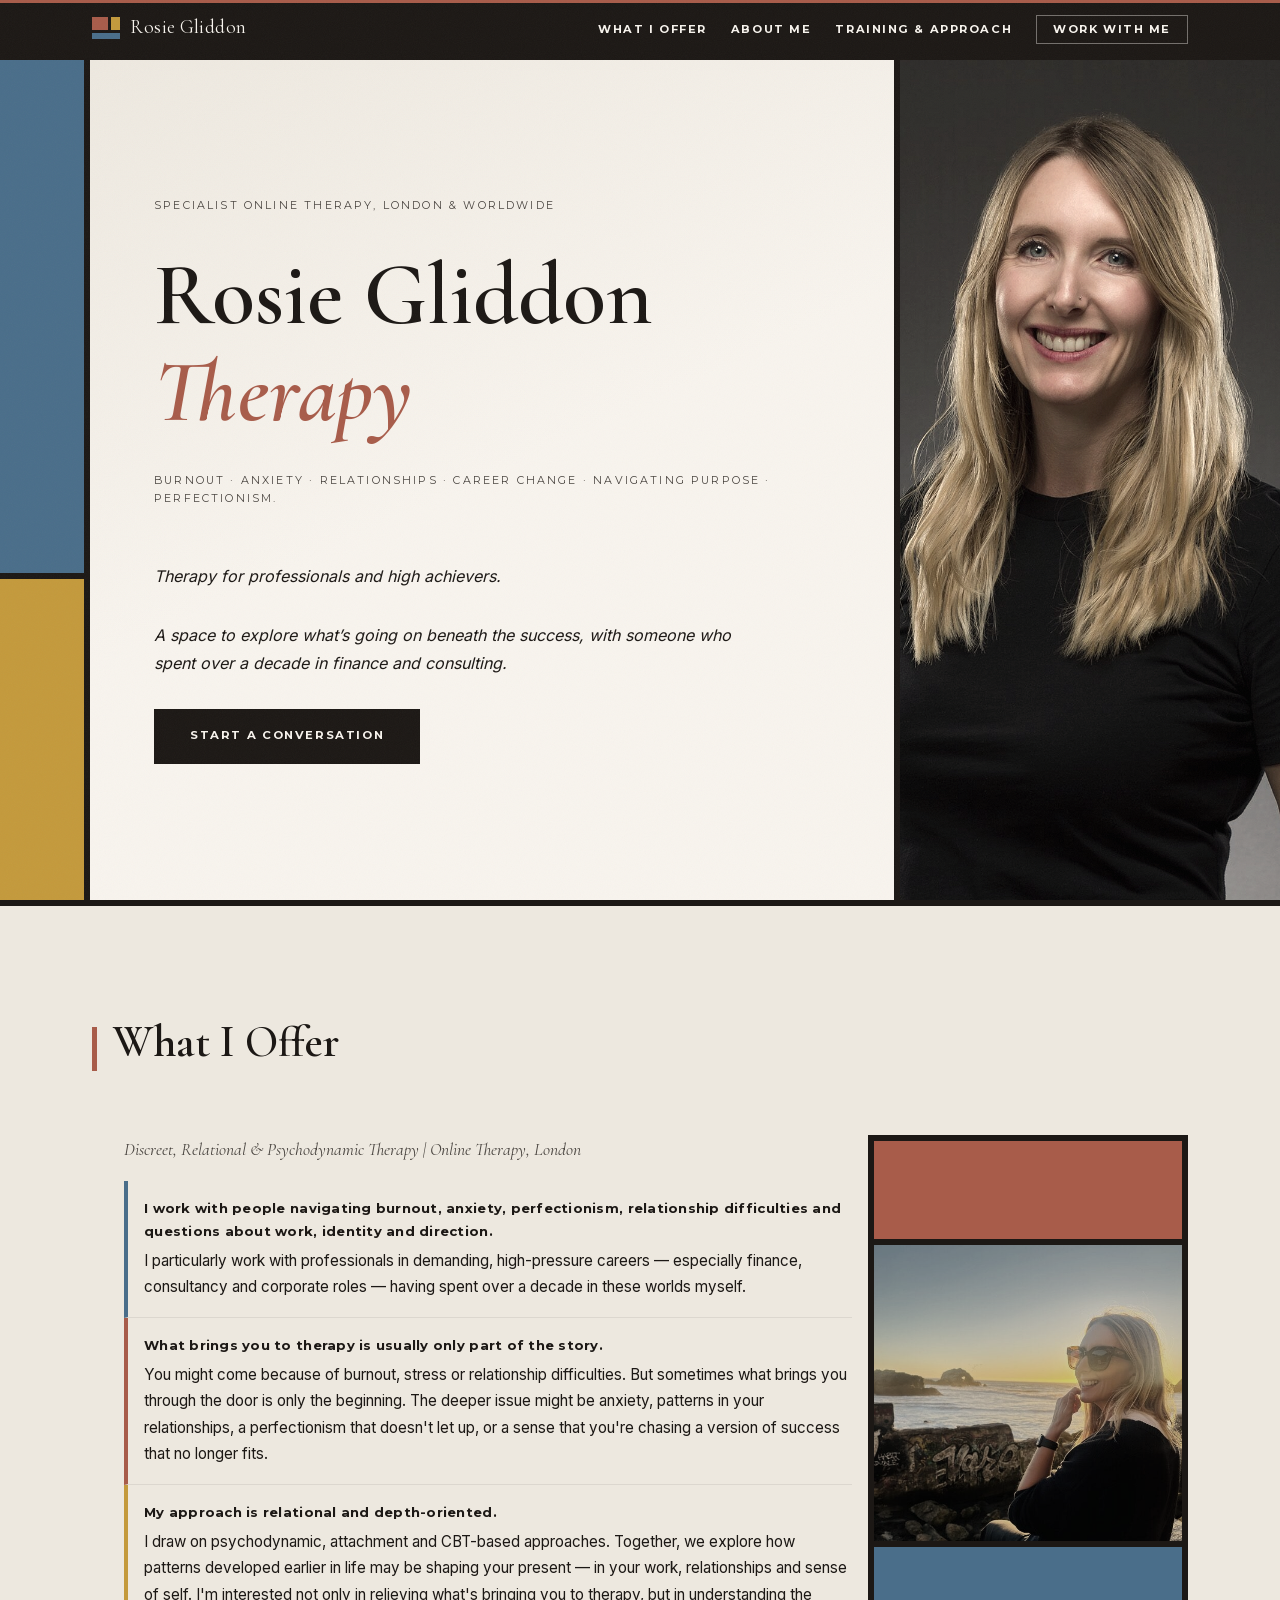
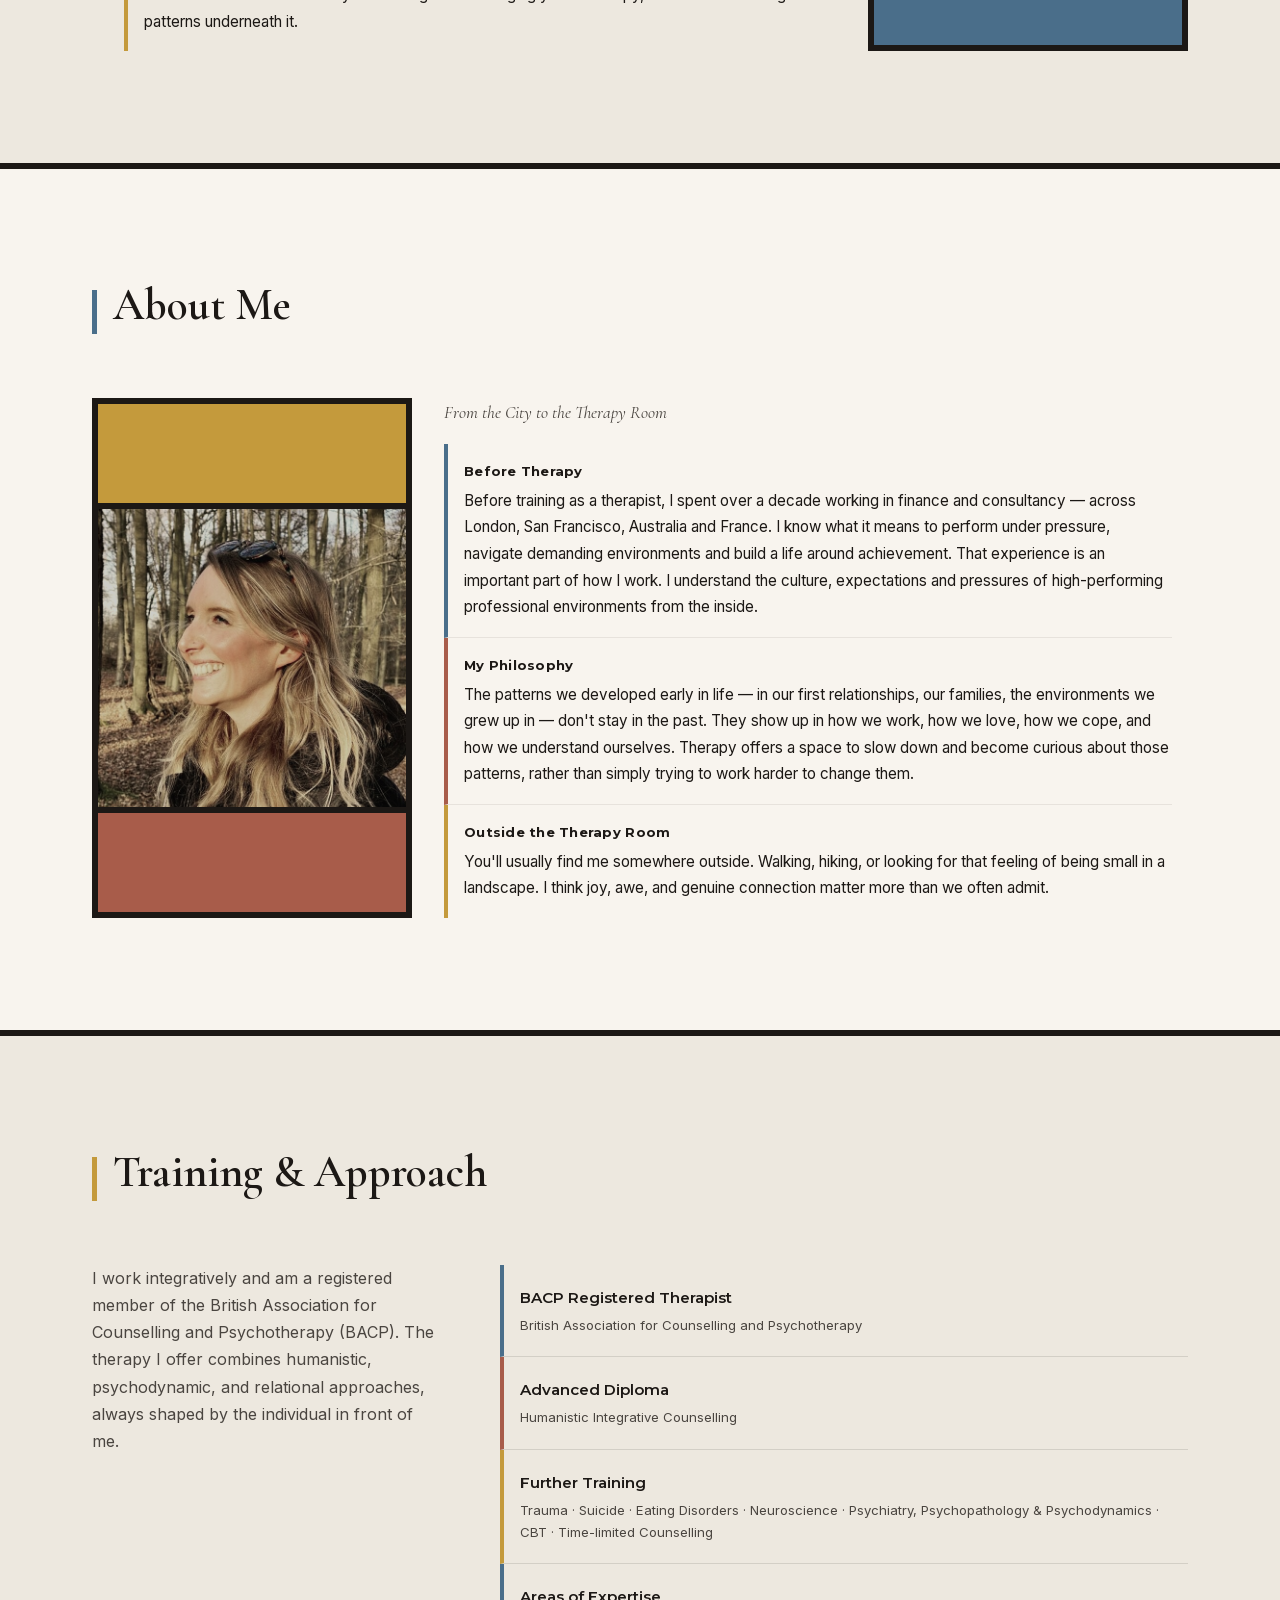
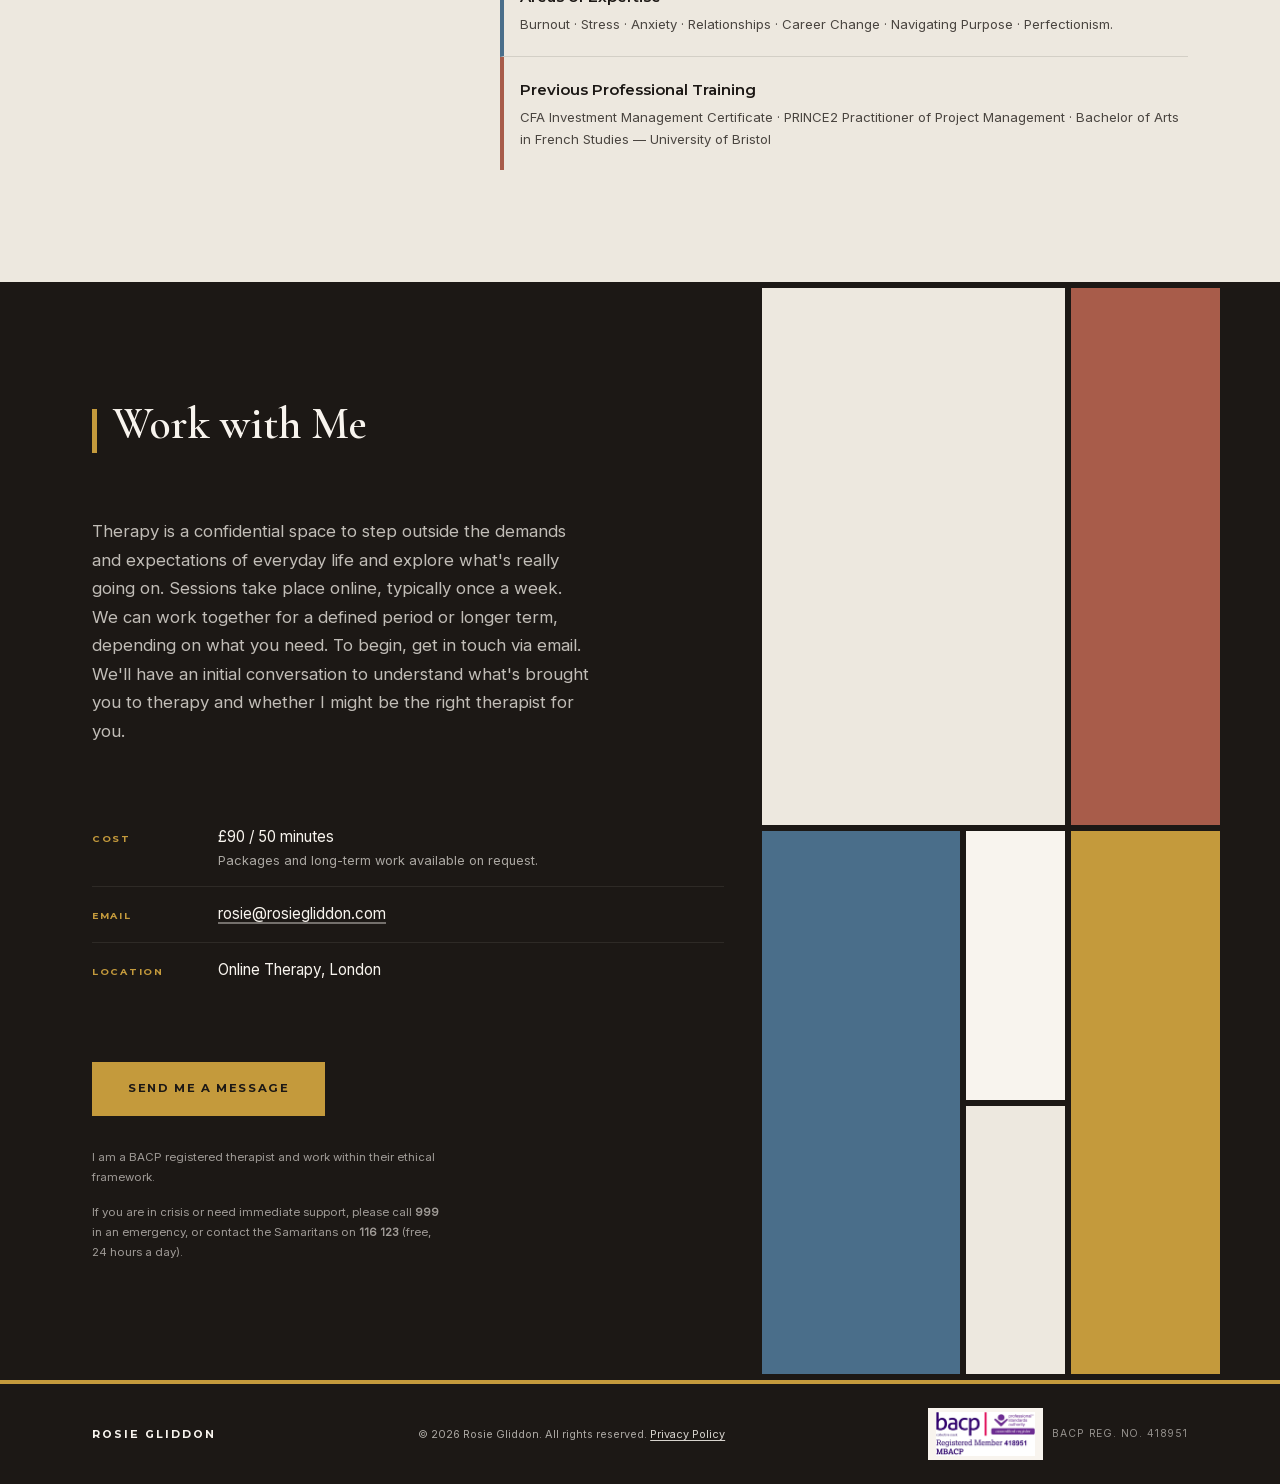
==== commit 600859c2: "Change 'Investment' to 'Cost' and update price" ====
--- a/index.html
+++ b/index.html
@@ -395,9 +395,9 @@
             <dl class="contact-details">
 
               <div class="contact-item">
-                <dt>Investment</dt>
+                <dt>Cost</dt>
                 <dd>
-                  £120 / 50 minutes
+                  £90 / 50 minutes
                   <br><small>Packages and long-term work available on request.</small>
                 </dd>
               </div>
--- a/css/style.css
+++ b/css/style.css
@@ -925,14 +925,13 @@
 }
 
 /* Desktop hero — three-column Mondrian layout */
-@media (min-width: 768px) {
+@media (min-width: 1024px) {
   .hero { display: block; }
 
   .hero-layout {
     min-height: calc(100svh - var(--header-h));
-    height: calc(100svh - var(--header-h));
     grid-template-areas: "accent content image";
-    grid-template-columns: 80px 1fr 320px;
+    grid-template-columns: 90px 1fr 380px;
     grid-template-rows: 1fr;
     padding: 0;
     gap: 0;
@@ -950,29 +949,22 @@
 
   .hero-content {
     grid-area: content;
-    padding: var(--space-xl) var(--space-lg);
+    padding: var(--space-lg);
     border-left: none;
     border-right: var(--border-lg);
-    gap: var(--space-md); /* more breathing room on desktop */
+    gap: var(--space-md);
   }
 
   .hero-image-wrap {
     grid-area: image;
-    /* Reset mobile fixed height — let the grid row define the height */
-    height: 100%;
+    position: relative;
+    height: auto;
     overflow: hidden;
   }
 
-  /*
-    In the CSS Grid context the image wrap fills its grid cell
-    (grid-template-rows: 1fr). height: 100% on the img then
-    fills the wrap correctly.
-  */
-}
-
-@media (min-width: 1024px) {
-  .hero-layout {
-    grid-template-columns: 90px 1fr 380px;
+  .hero-photo {
+    position: absolute;
+    inset: 0;
   }
 }
 
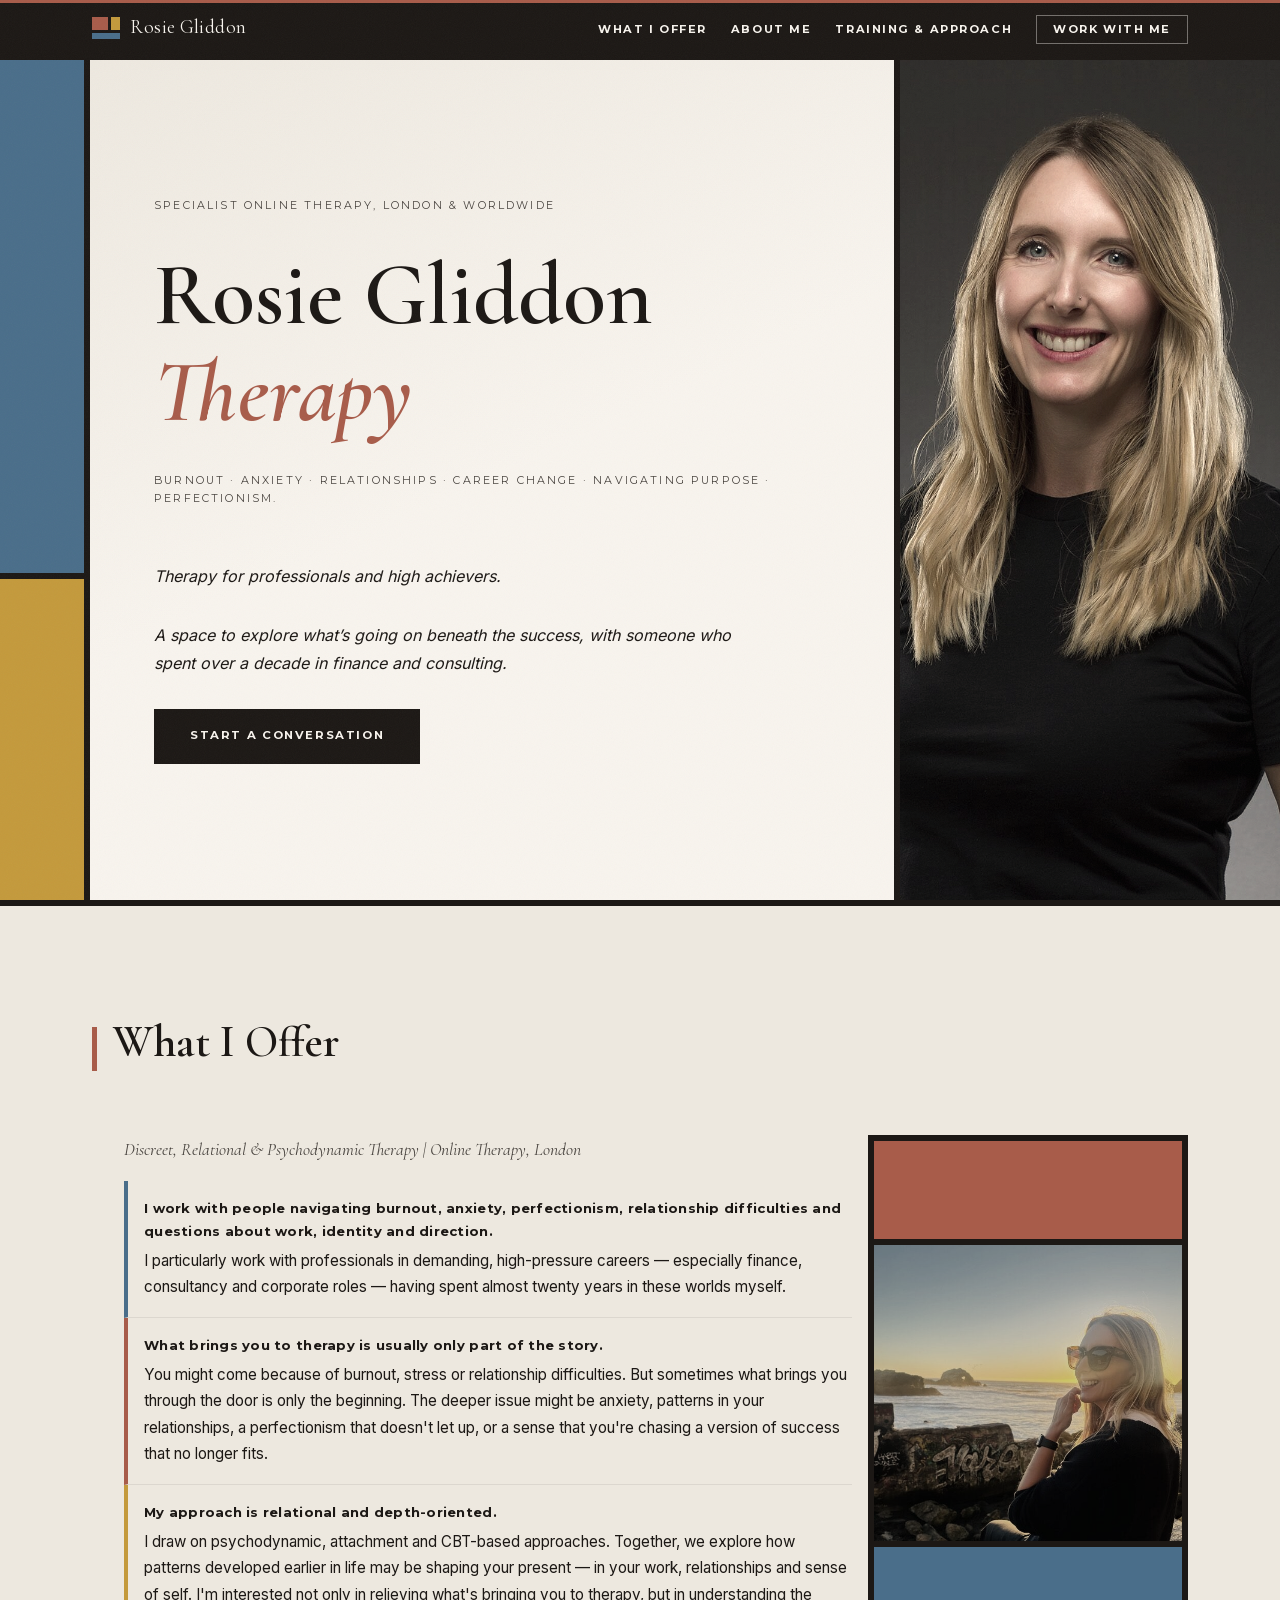
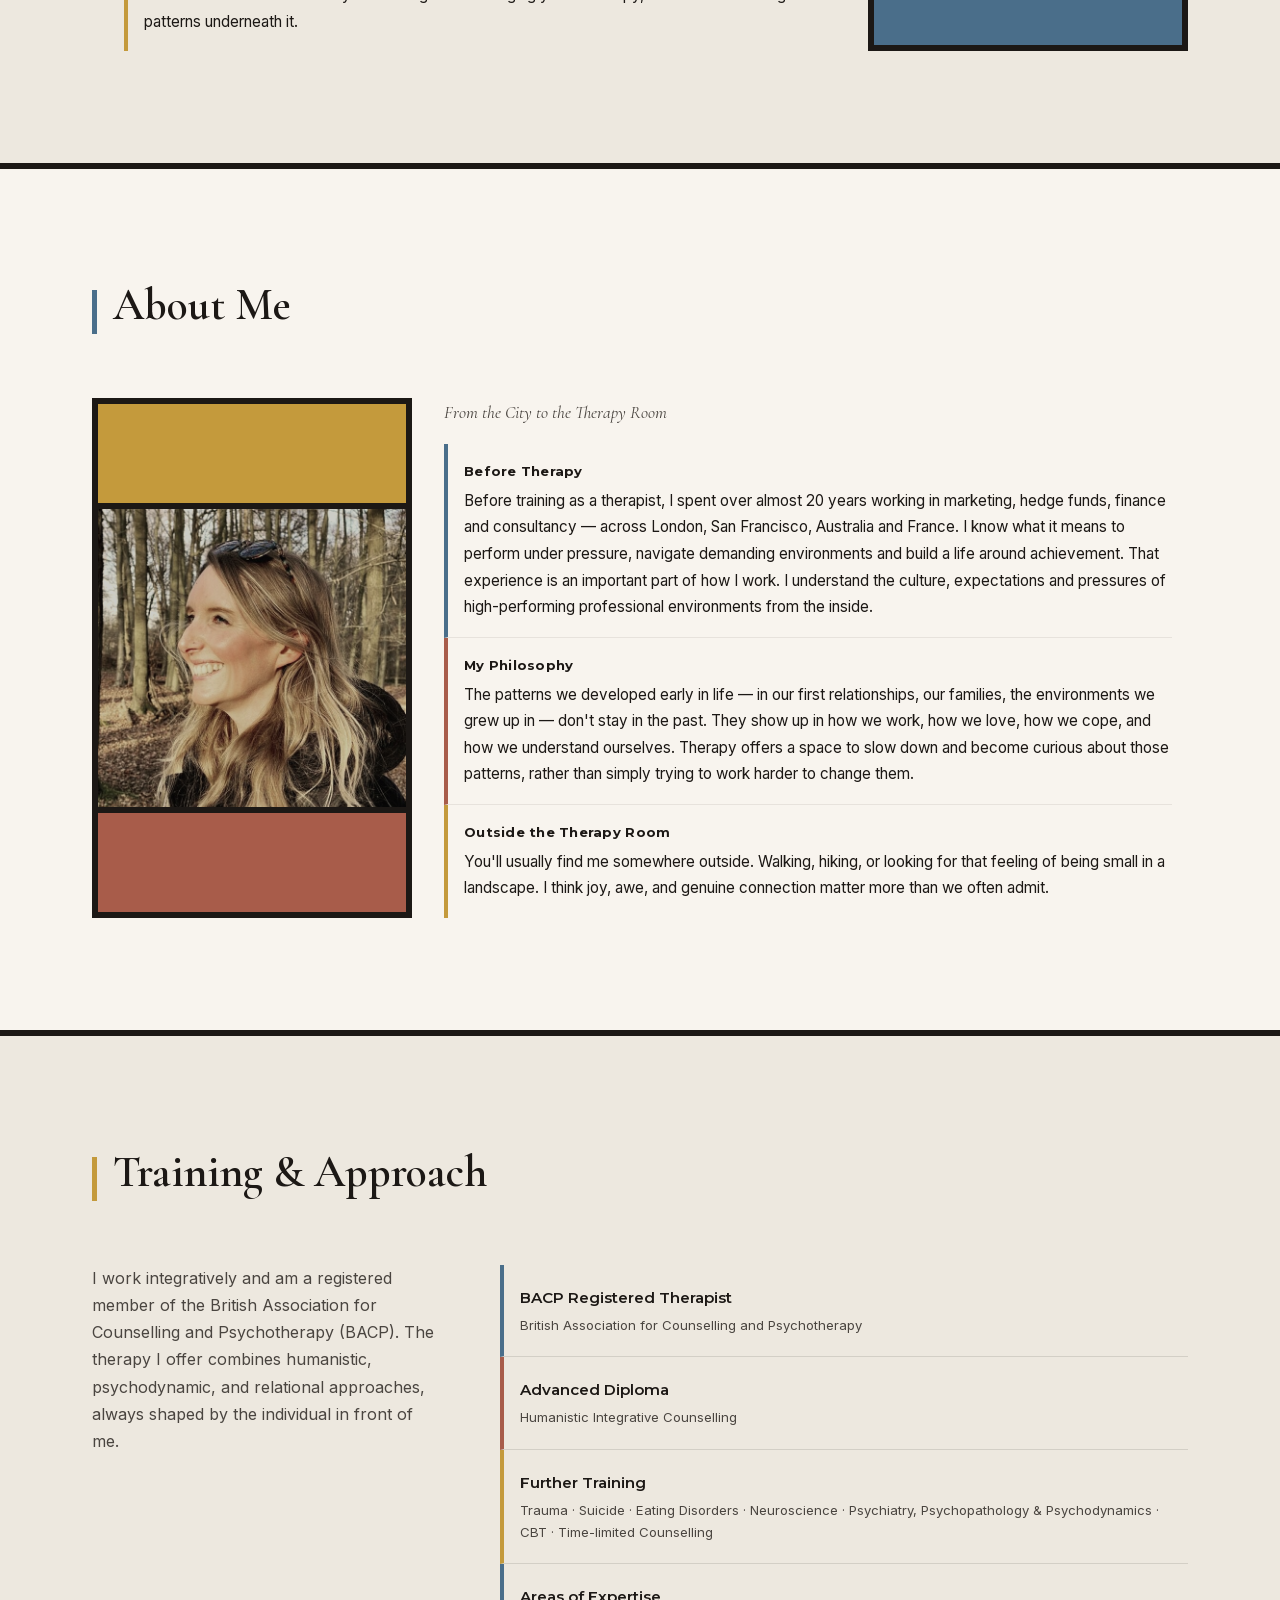
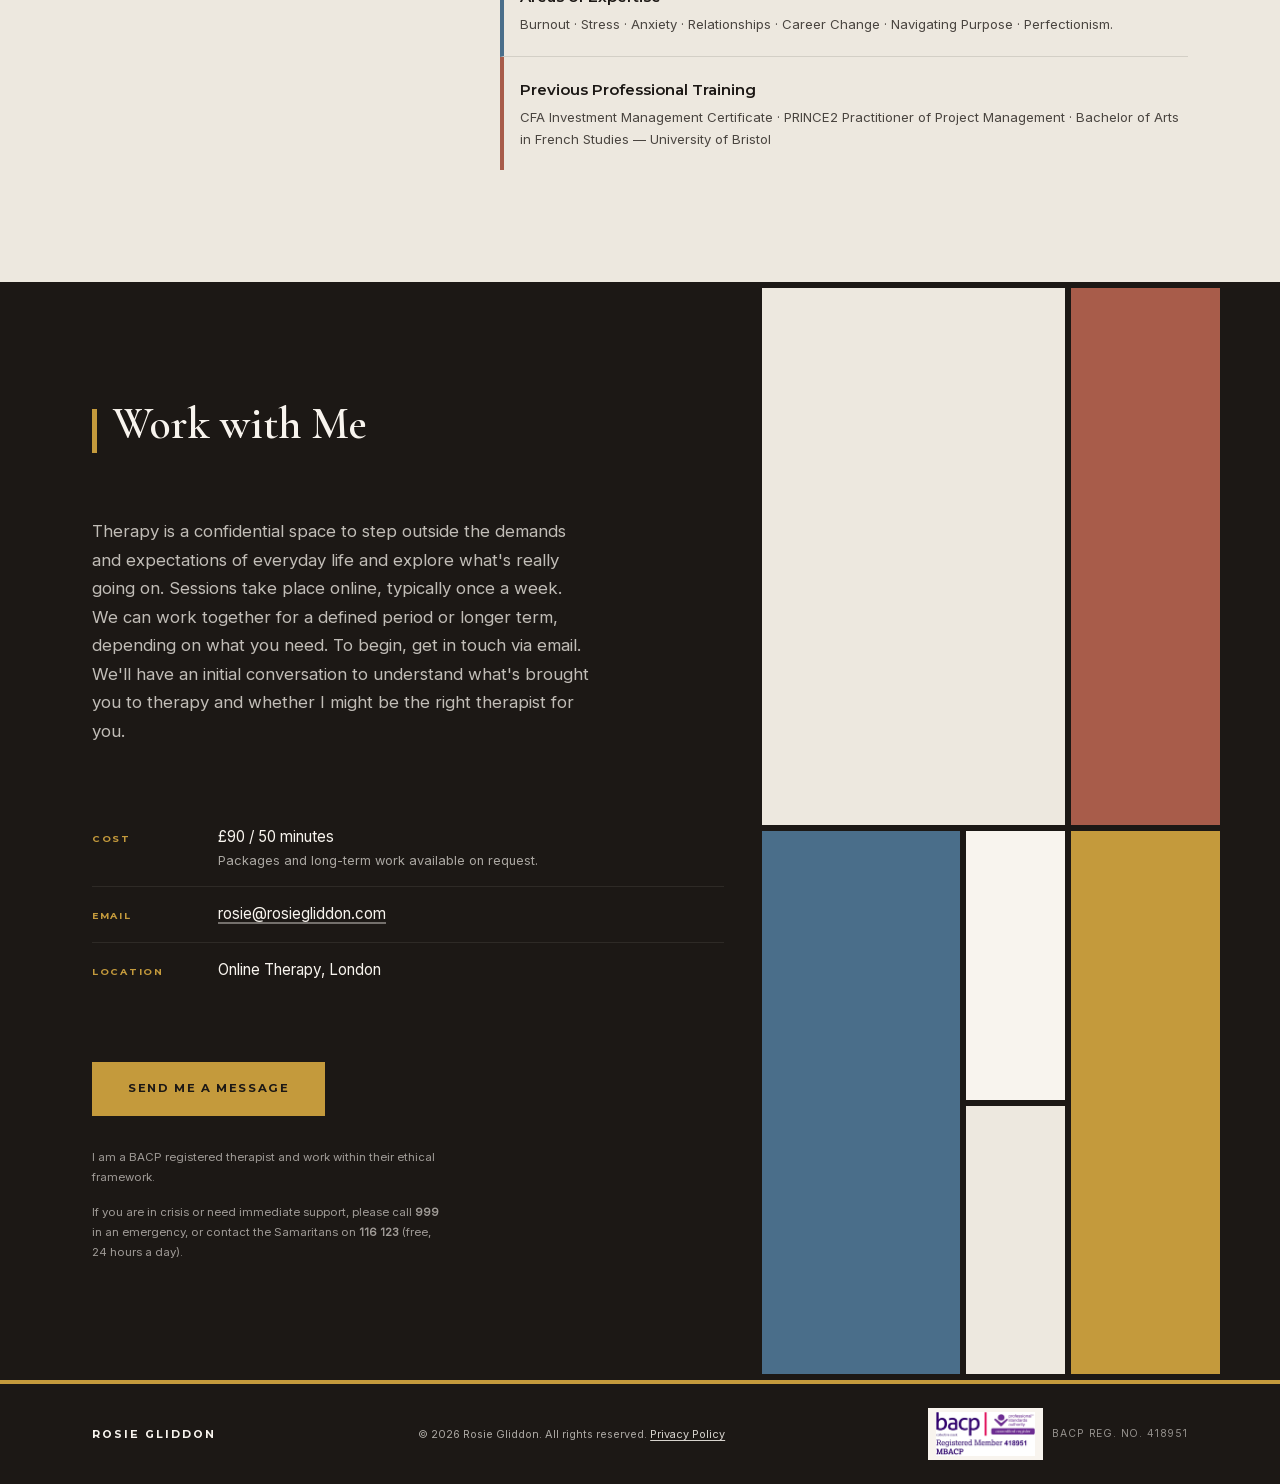
==== commit d8846c72: "Update experience duration from 'over a decade' to 'almost twenty years'" ====
--- a/index.html
+++ b/index.html
@@ -233,7 +233,7 @@
             <ul class="offer-list" role="list">
               <li class="offer-item">
                 <strong class="offer-item-lead">I work with people navigating burnout, anxiety, perfectionism, relationship difficulties and questions about work, identity and direction.</strong>
-                I particularly work with professionals in demanding, high-pressure careers — especially finance, consultancy and corporate roles — having spent over a decade in these worlds myself.
+                I particularly work with professionals in demanding, high-pressure careers — especially finance, consultancy and corporate roles — having spent almost twenty years in these worlds myself.
               </li>
               <li class="offer-item">
                 <strong class="offer-item-lead">What brings you to therapy is usually only part of the story.</strong>
@@ -282,7 +282,7 @@
             <ul class="about-list" role="list">
               <li class="about-item">
                 <strong class="about-item-lead">Before Therapy</strong>
-                Before training as a therapist, I spent over a decade working in finance and consultancy — across London, San Francisco, Australia and France. I know what it means to perform under pressure, navigate demanding environments and build a life around achievement. That experience is an important part of how I work. I understand the culture, expectations and pressures of high-performing professional environments from the inside.
+                Before training as a therapist, I spent over almost 20 years working in marketing, hedge funds, finance and consultancy — across London, San Francisco, Australia and France. I know what it means to perform under pressure, navigate demanding environments and build a life around achievement. That experience is an important part of how I work. I understand the culture, expectations and pressures of high-performing professional environments from the inside.
               </li>
               <li class="about-item">
                 <strong class="about-item-lead">My Philosophy</strong>
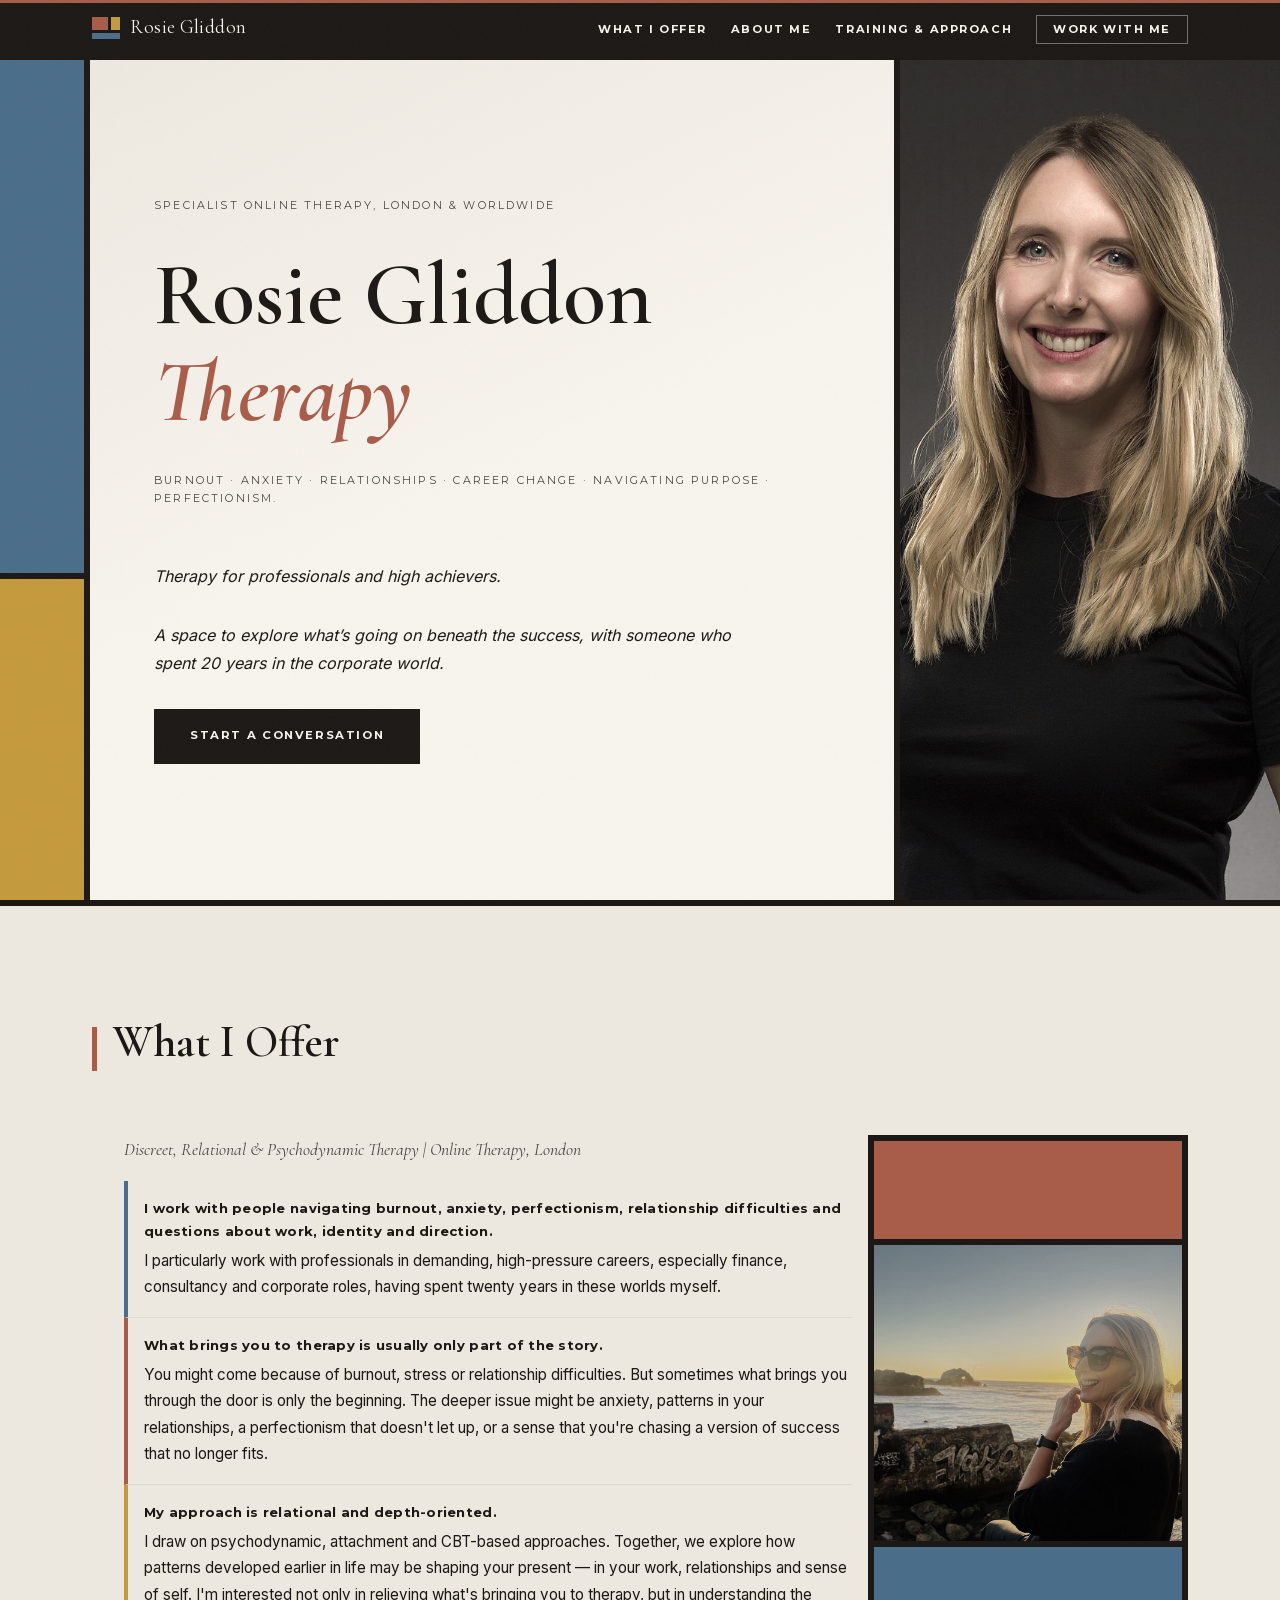
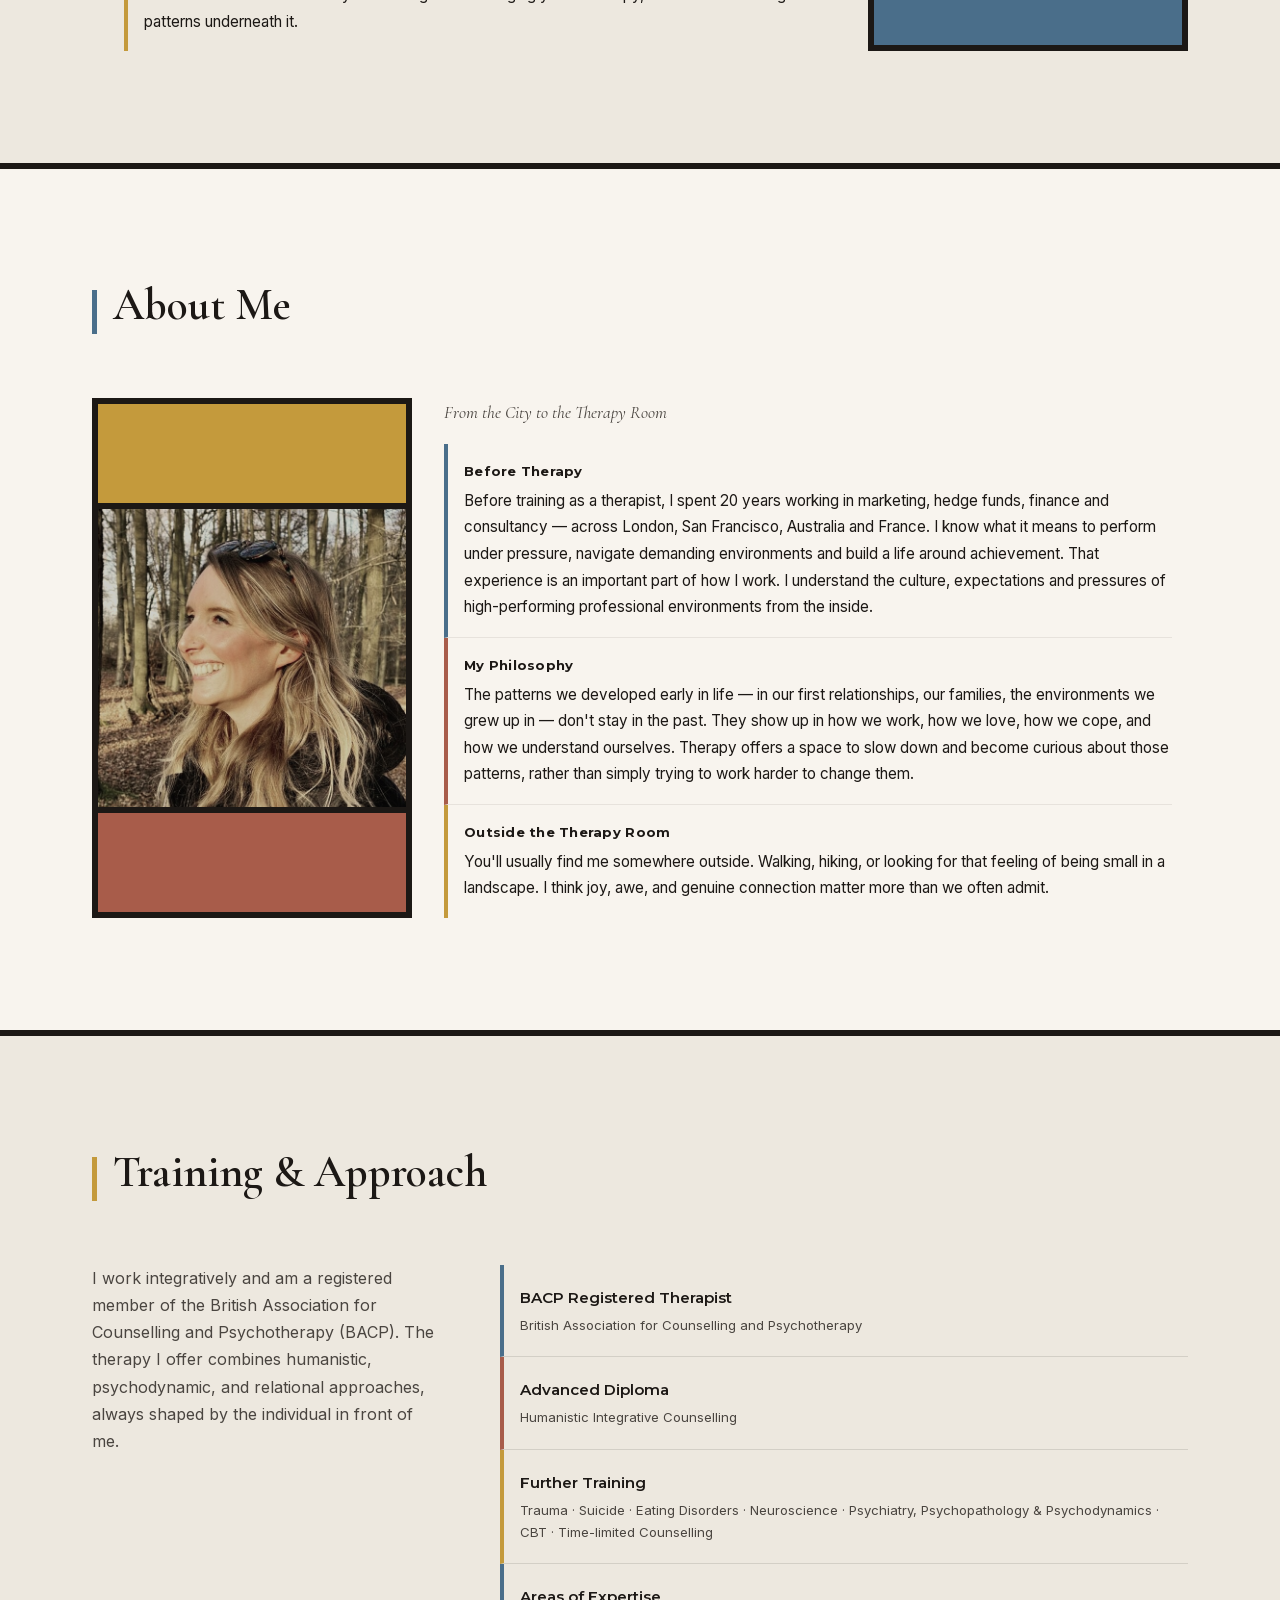
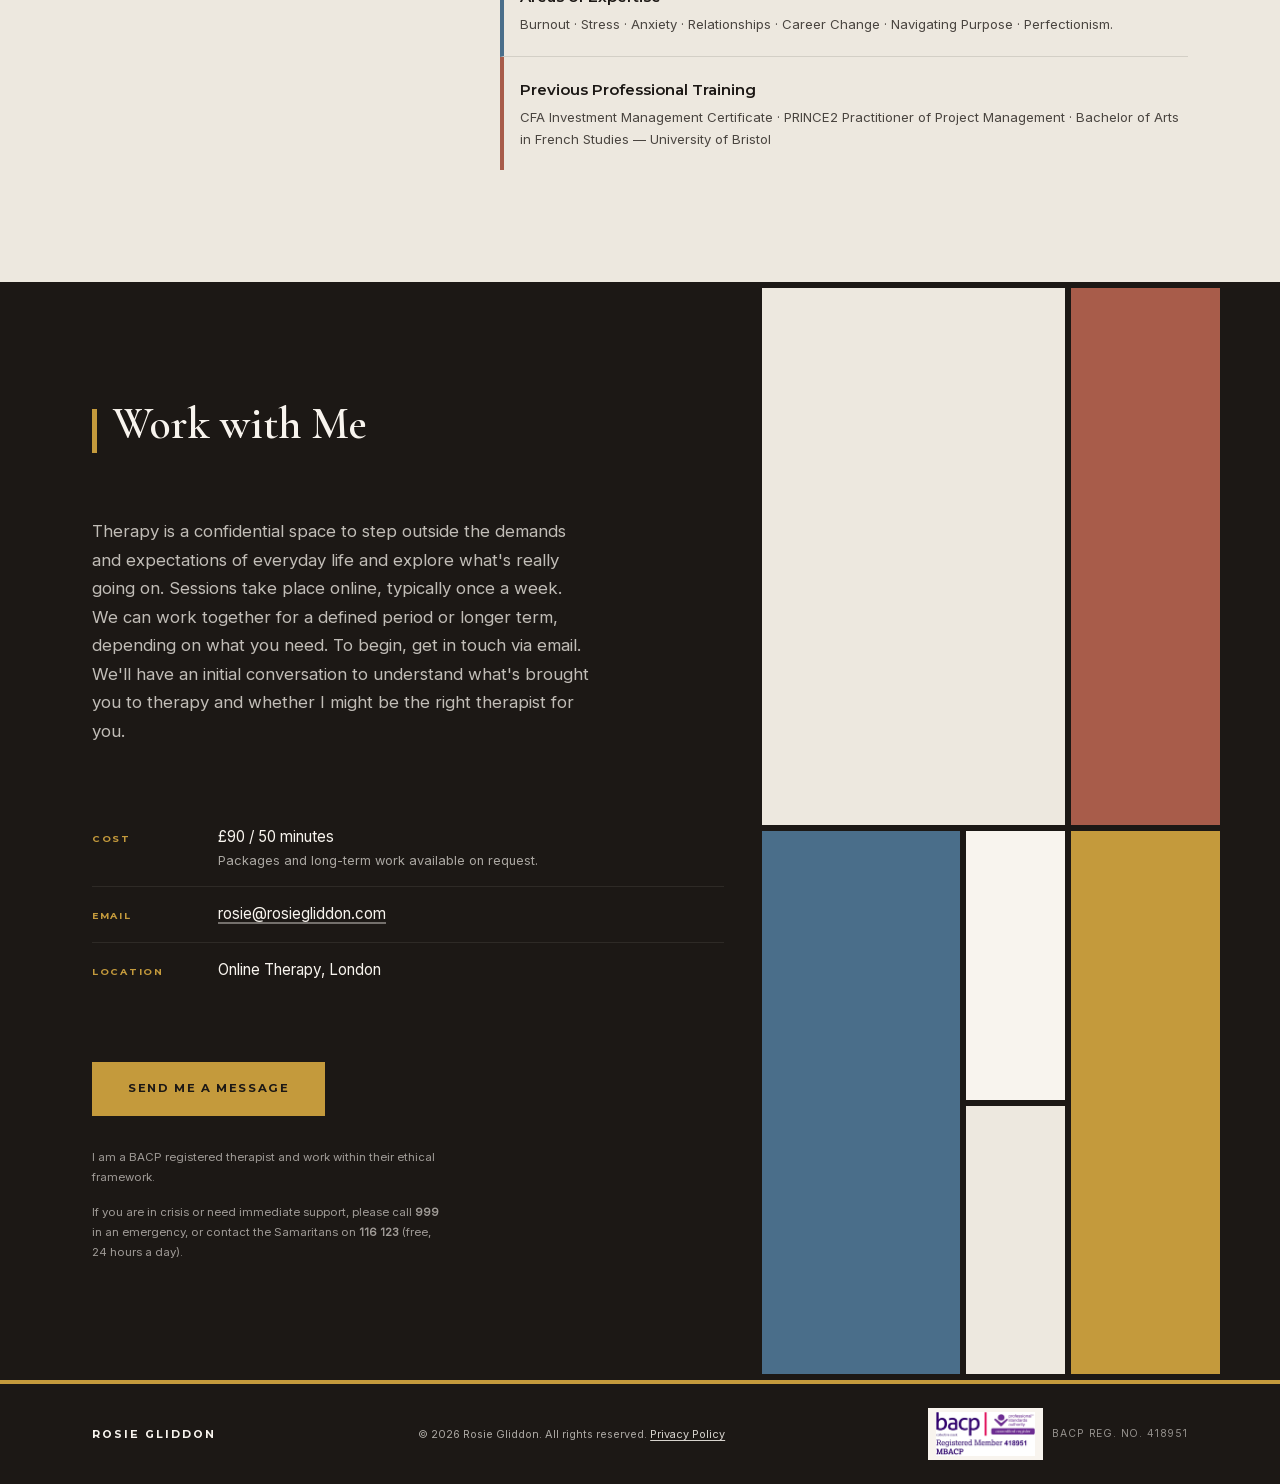
==== commit 9e66dc20: "Update experience references to 20 years" ====
--- a/index.html
+++ b/index.html
@@ -196,7 +196,7 @@
           <p class="hero-italic-copy"><em>Therapy for professionals and high achievers. </em></p>
 
           
-          <p class="hero-italic-copy"><em>A space to explore what’s going on beneath the success, with someone who spent over a decade in finance and consulting.</em></p>
+          <p class="hero-italic-copy"><em>A space to explore what’s going on beneath the success, with someone who spent 20 years in the corporate world.</em></p>
 
           
           <a href="#contact" class="btn btn--primary">Start a Conversation</a>
@@ -233,7 +233,7 @@
             <ul class="offer-list" role="list">
               <li class="offer-item">
                 <strong class="offer-item-lead">I work with people navigating burnout, anxiety, perfectionism, relationship difficulties and questions about work, identity and direction.</strong>
-                I particularly work with professionals in demanding, high-pressure careers — especially finance, consultancy and corporate roles — having spent almost twenty years in these worlds myself.
+                I particularly work with professionals in demanding, high-pressure careers, especially finance, consultancy and corporate roles, having spent twenty years in these worlds myself.
               </li>
               <li class="offer-item">
                 <strong class="offer-item-lead">What brings you to therapy is usually only part of the story.</strong>
@@ -282,7 +282,7 @@
             <ul class="about-list" role="list">
               <li class="about-item">
                 <strong class="about-item-lead">Before Therapy</strong>
-                Before training as a therapist, I spent over almost 20 years working in marketing, hedge funds, finance and consultancy — across London, San Francisco, Australia and France. I know what it means to perform under pressure, navigate demanding environments and build a life around achievement. That experience is an important part of how I work. I understand the culture, expectations and pressures of high-performing professional environments from the inside.
+                Before training as a therapist, I spent 20 years working in marketing, hedge funds, finance and consultancy — across London, San Francisco, Australia and France. I know what it means to perform under pressure, navigate demanding environments and build a life around achievement. That experience is an important part of how I work. I understand the culture, expectations and pressures of high-performing professional environments from the inside.
               </li>
               <li class="about-item">
                 <strong class="about-item-lead">My Philosophy</strong>
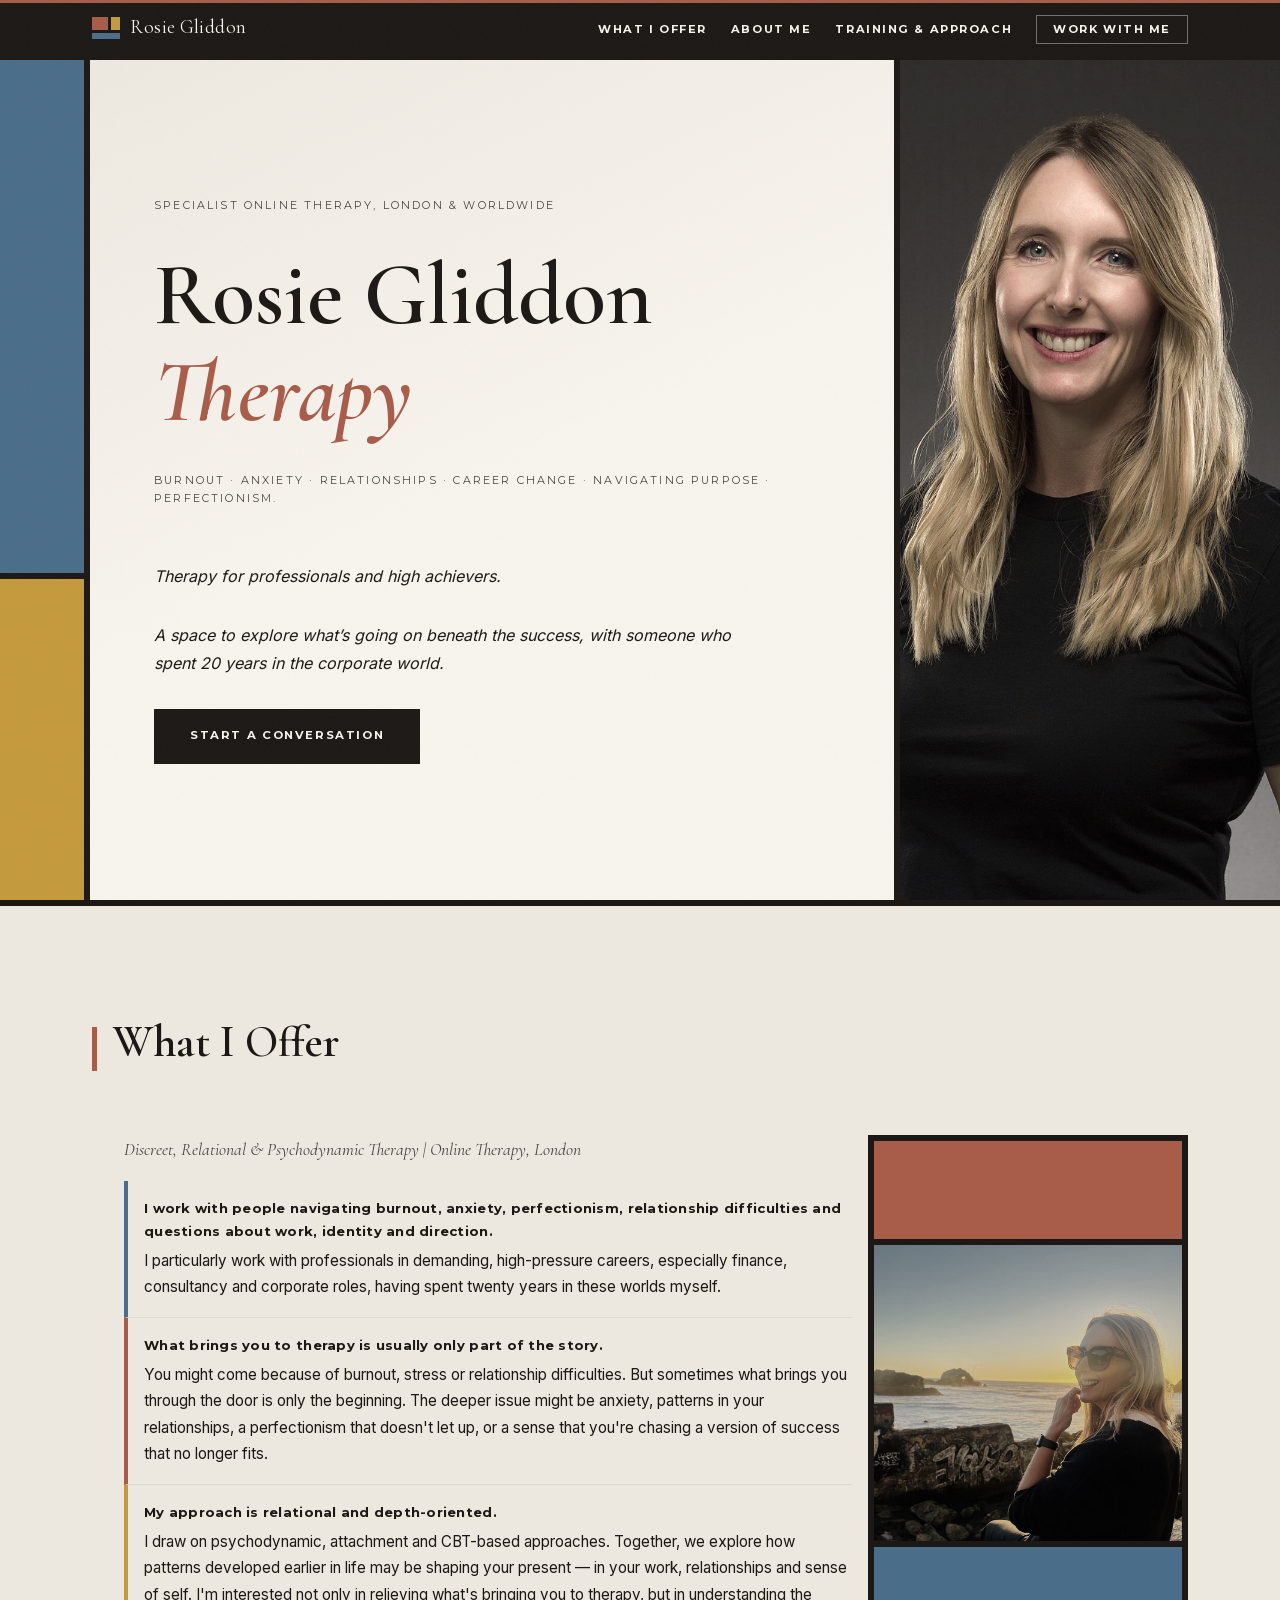
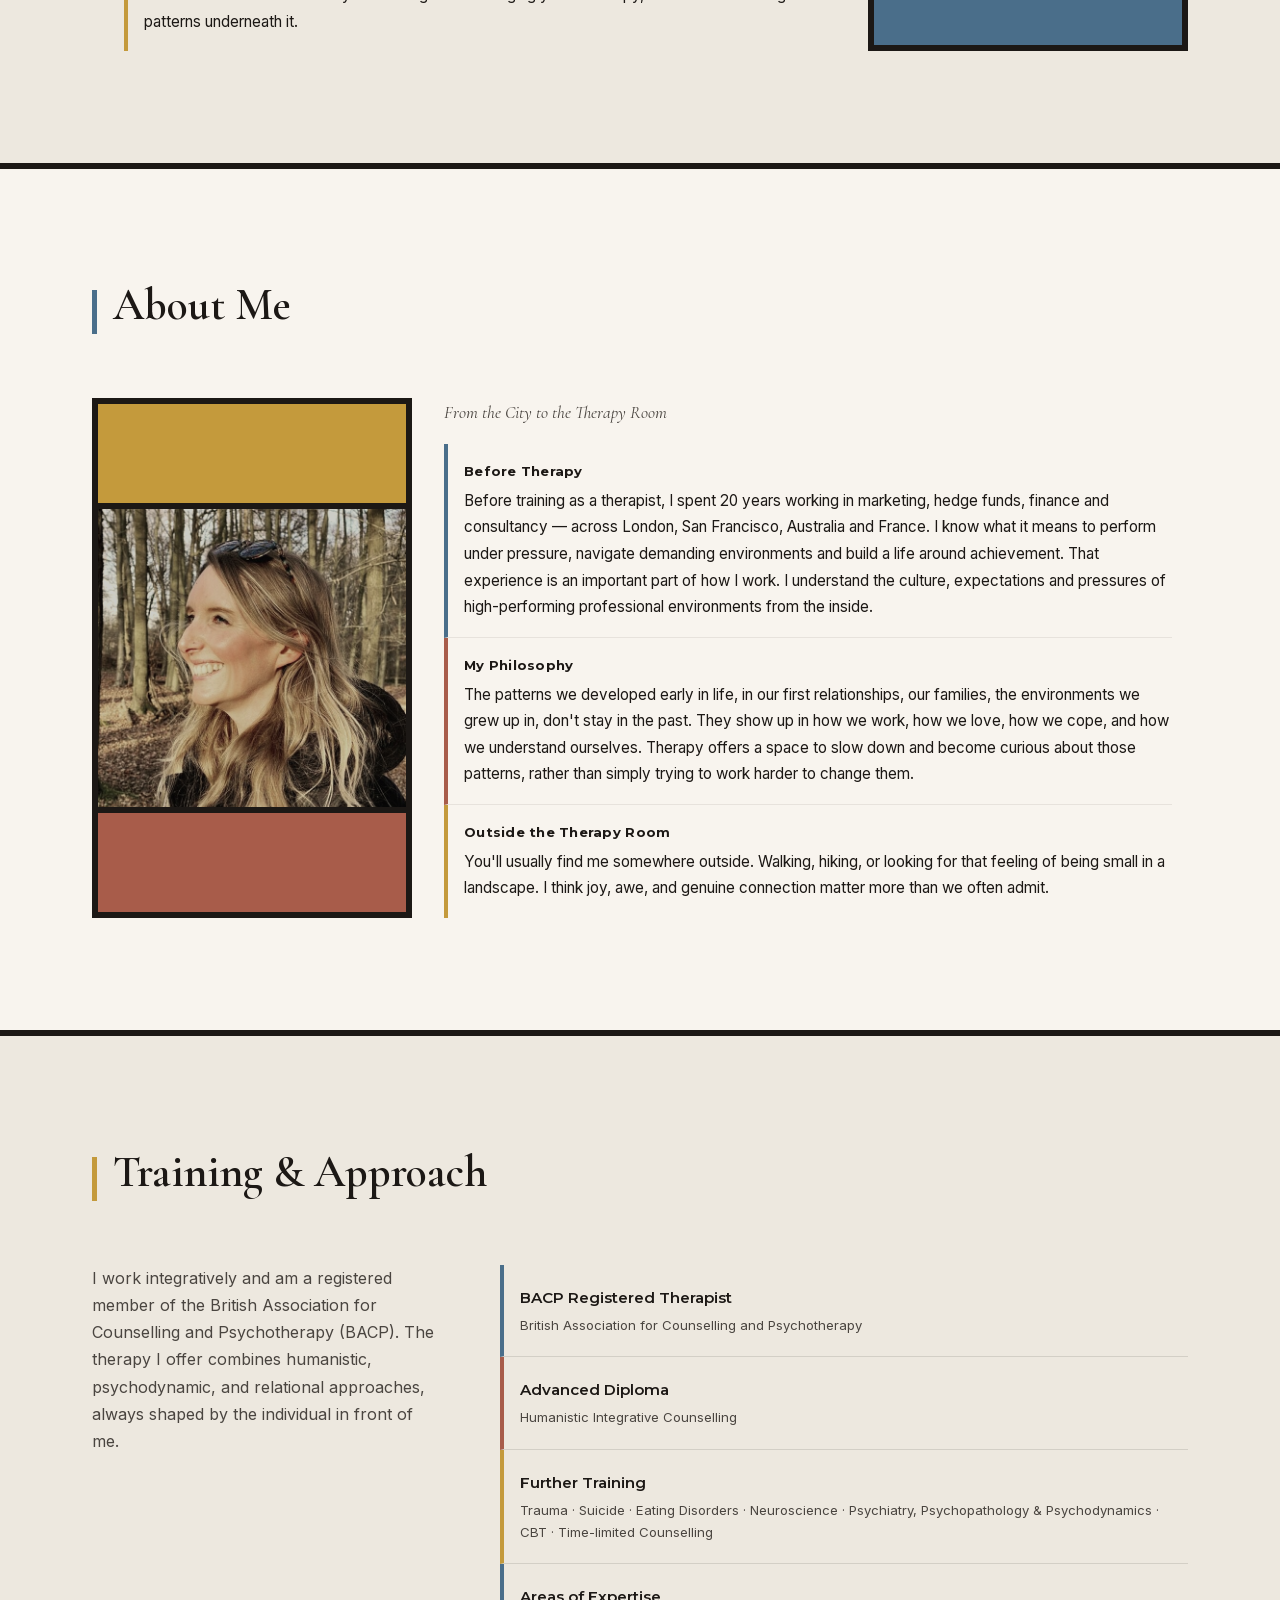
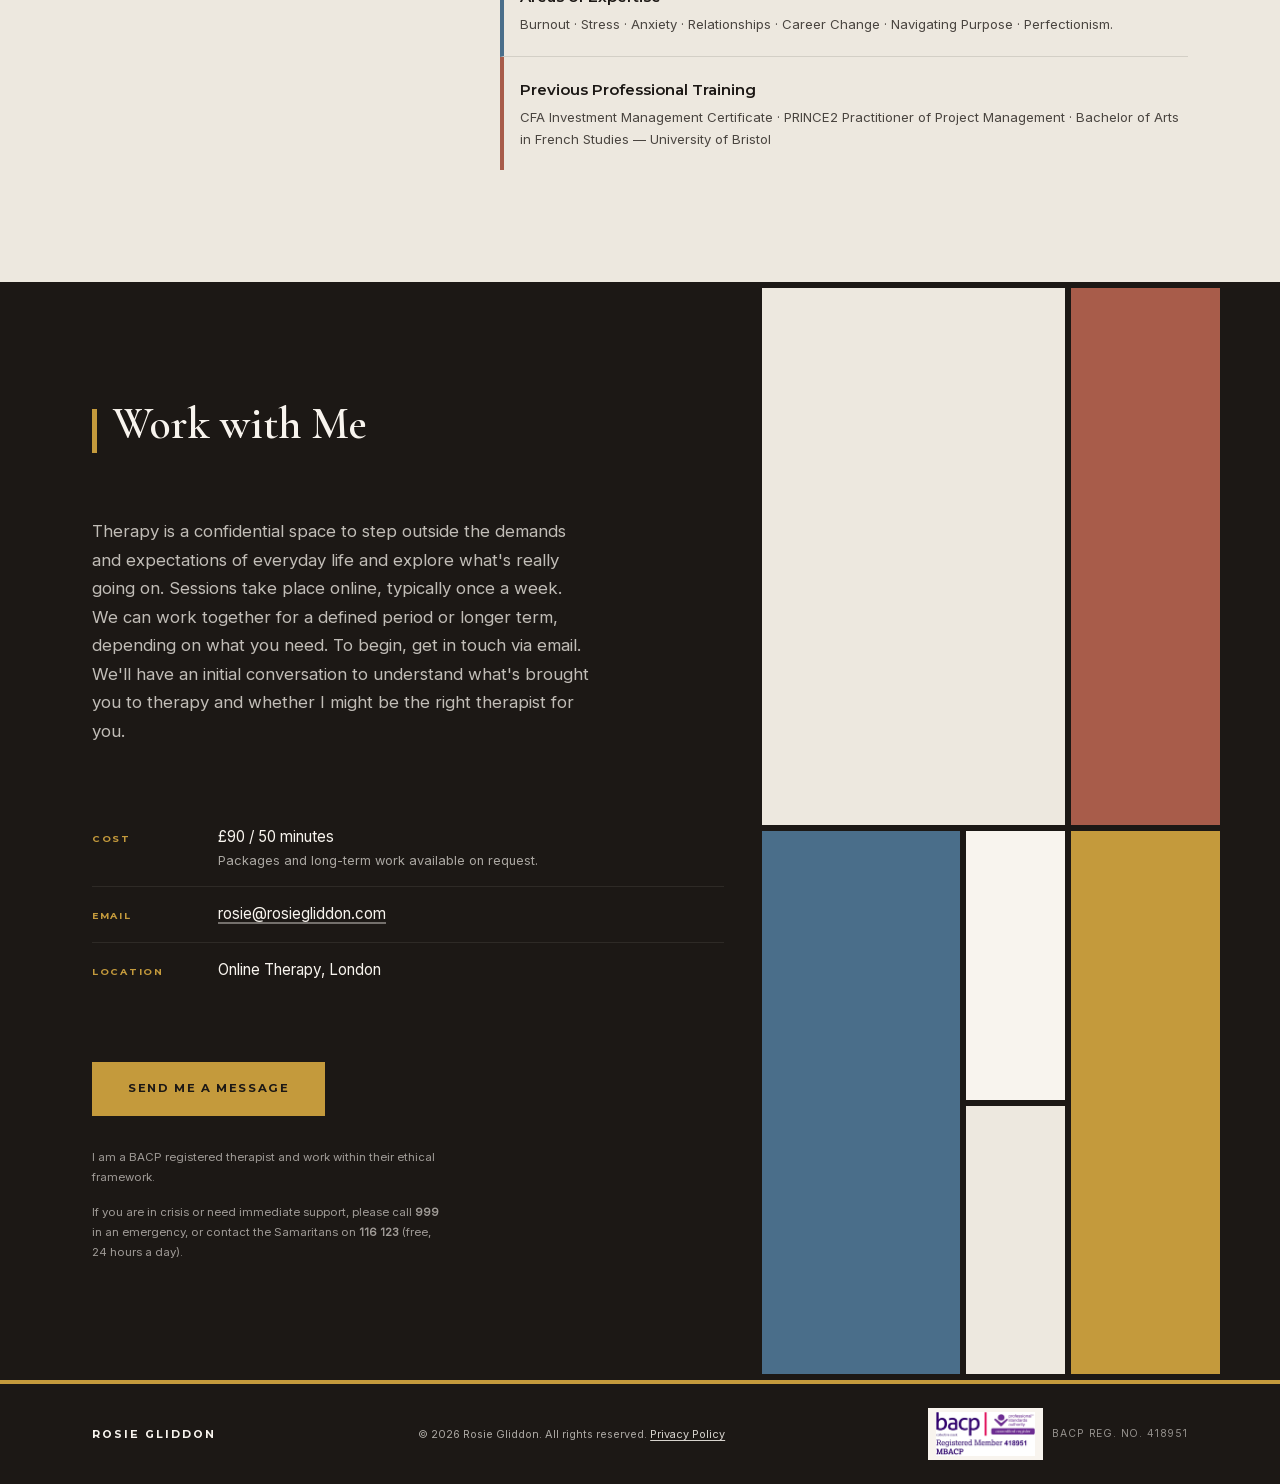
==== commit aa713a01: "Refactor text for improved readability" ====
--- a/index.html
+++ b/index.html
@@ -286,7 +286,7 @@
               </li>
               <li class="about-item">
                 <strong class="about-item-lead">My Philosophy</strong>
-                The patterns we developed early in life — in our first relationships, our families, the environments we grew up in — don't stay in the past. They show up in how we work, how we love, how we cope, and how we understand ourselves. Therapy offers a space to slow down and become curious about those patterns, rather than simply trying to work harder to change them.
+                The patterns we developed early in life, in our first relationships, our families, the environments we grew up in, don't stay in the past. They show up in how we work, how we love, how we cope, and how we understand ourselves. Therapy offers a space to slow down and become curious about those patterns, rather than simply trying to work harder to change them.
               </li>
               <li class="about-item">
                 <strong class="about-item-lead">Outside the Therapy Room</strong>
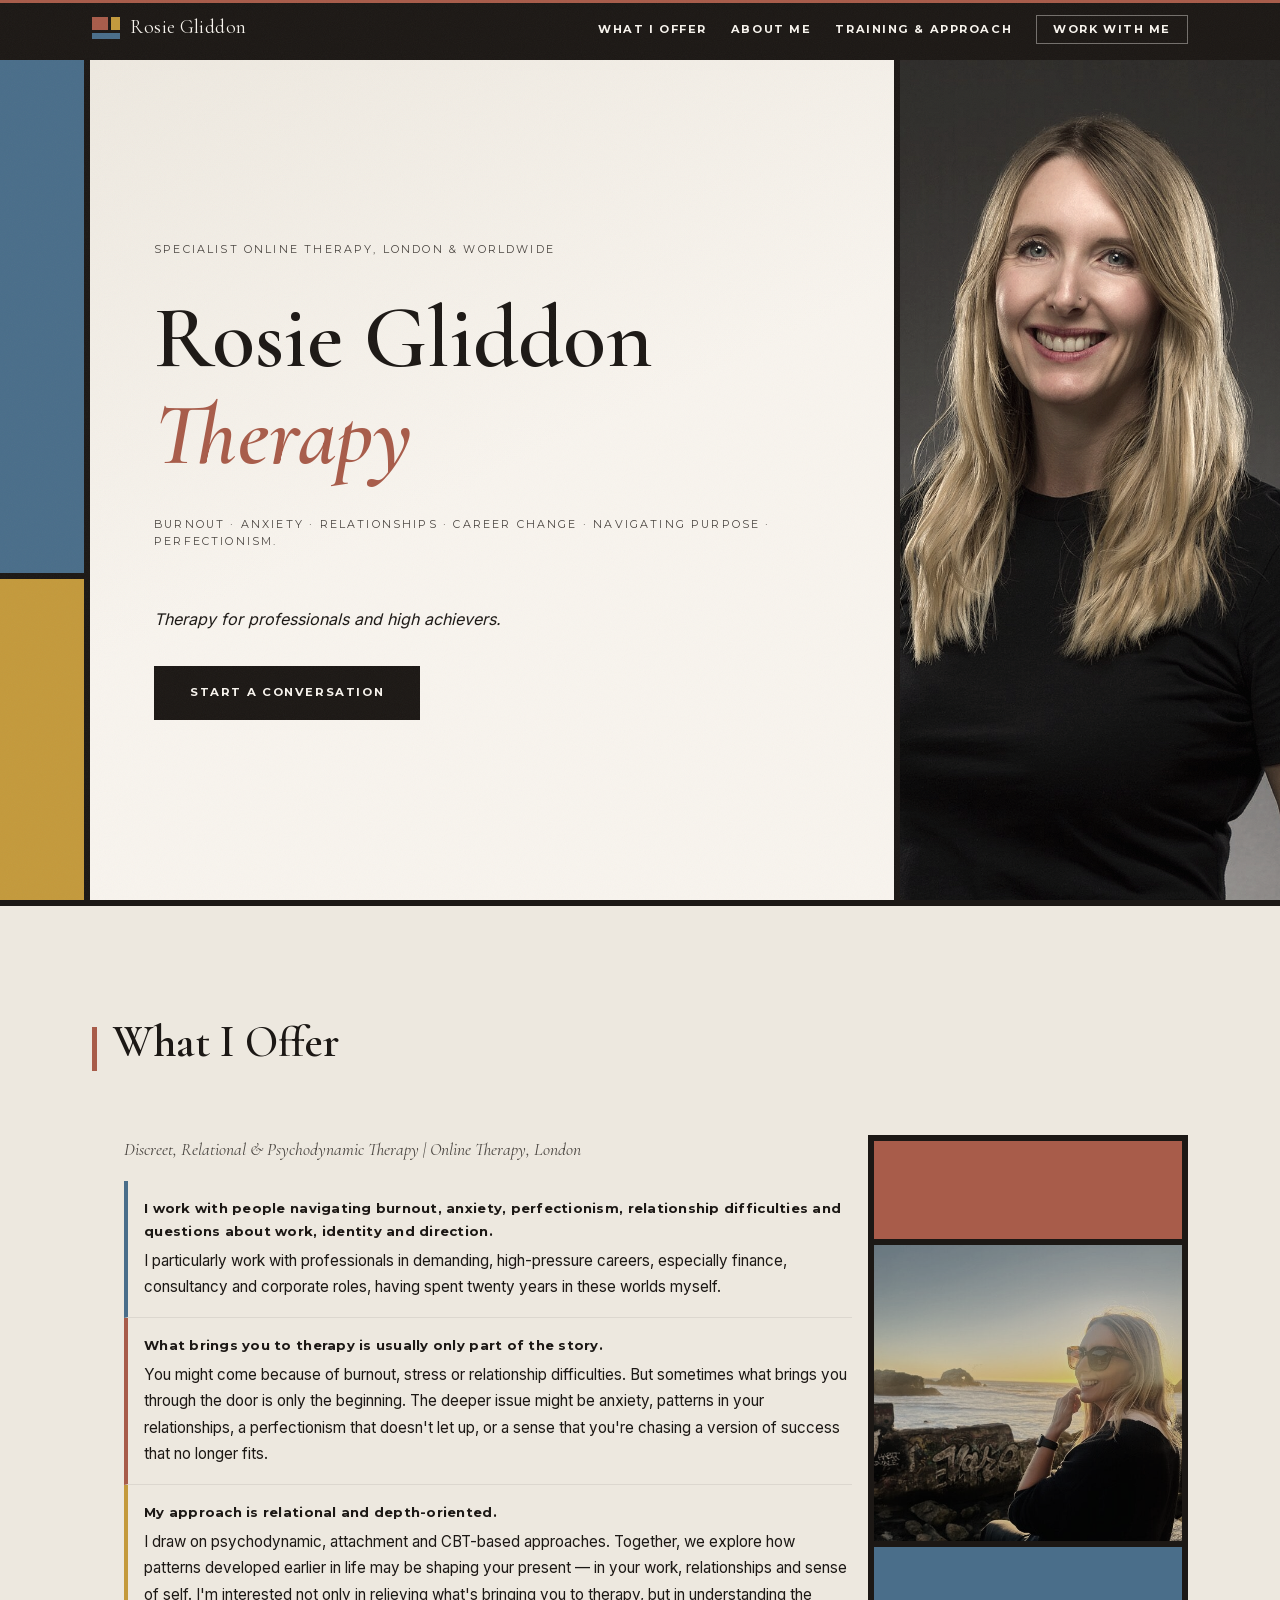
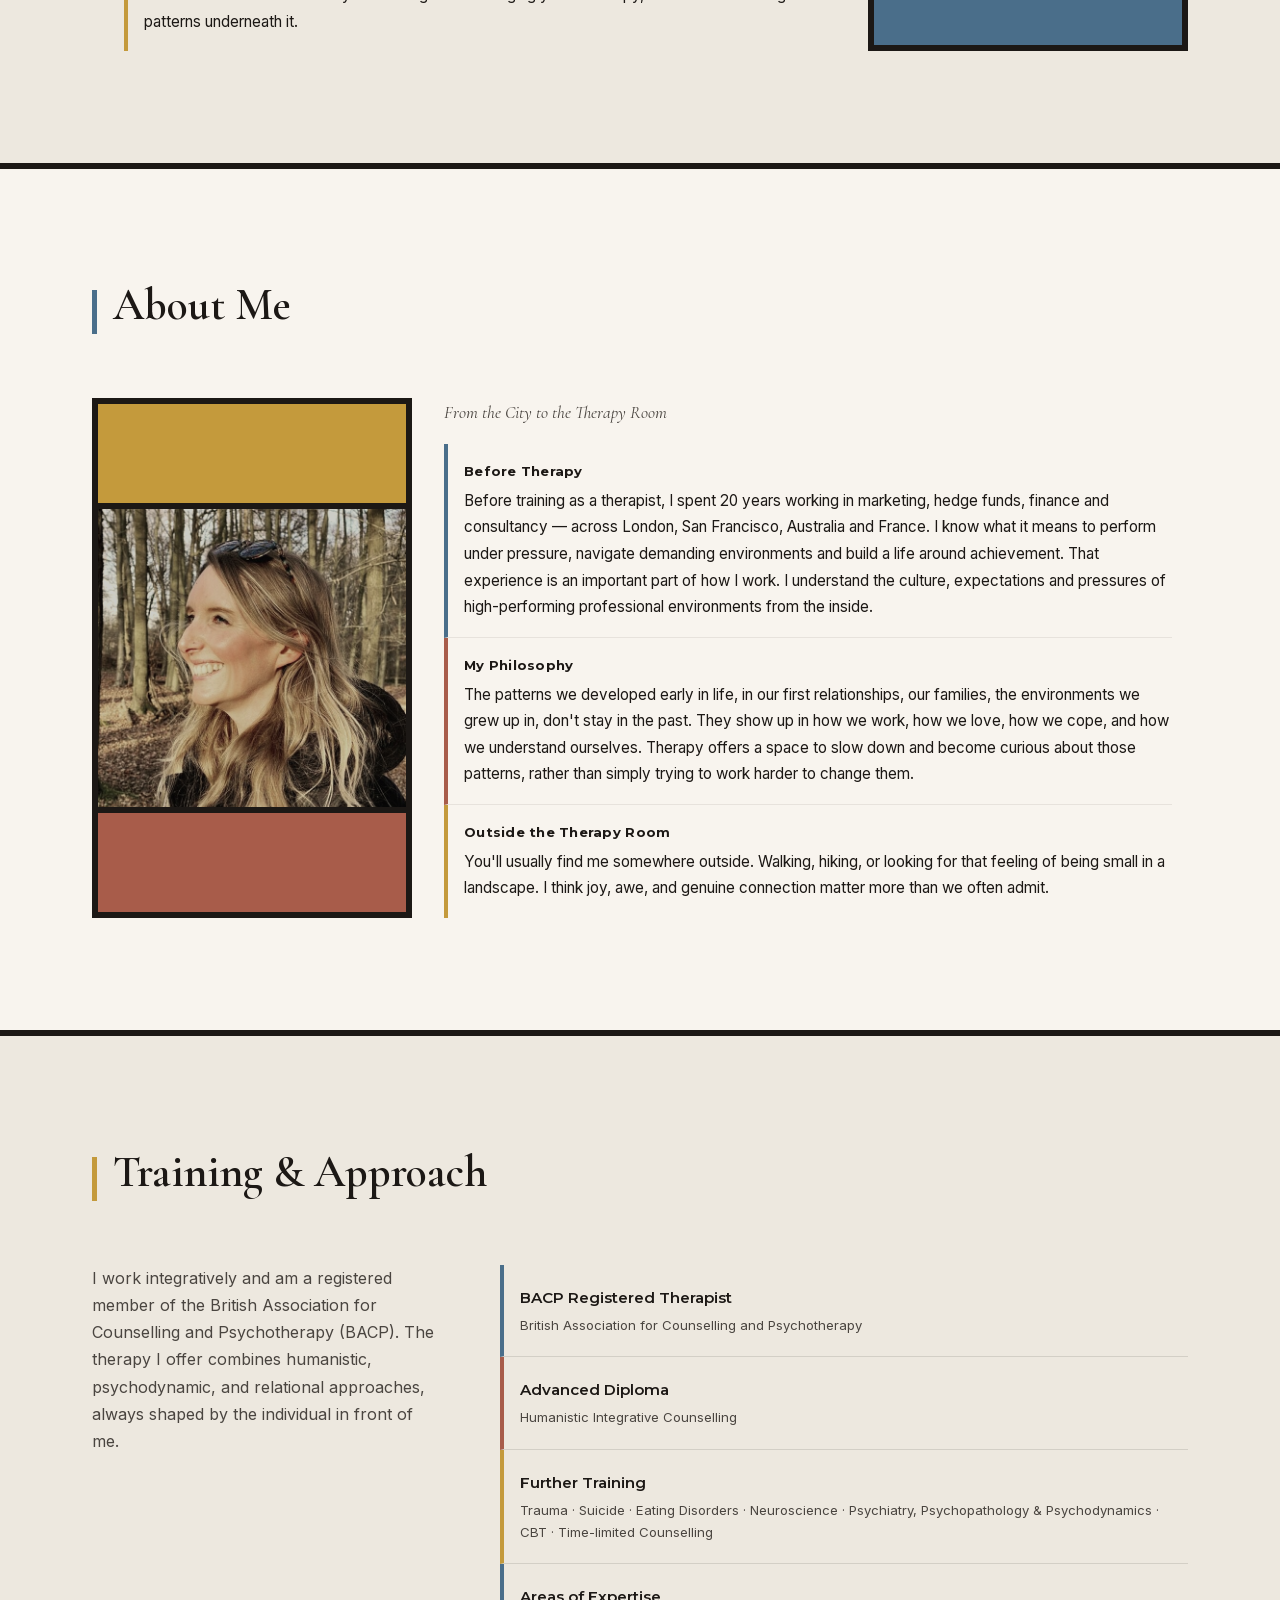
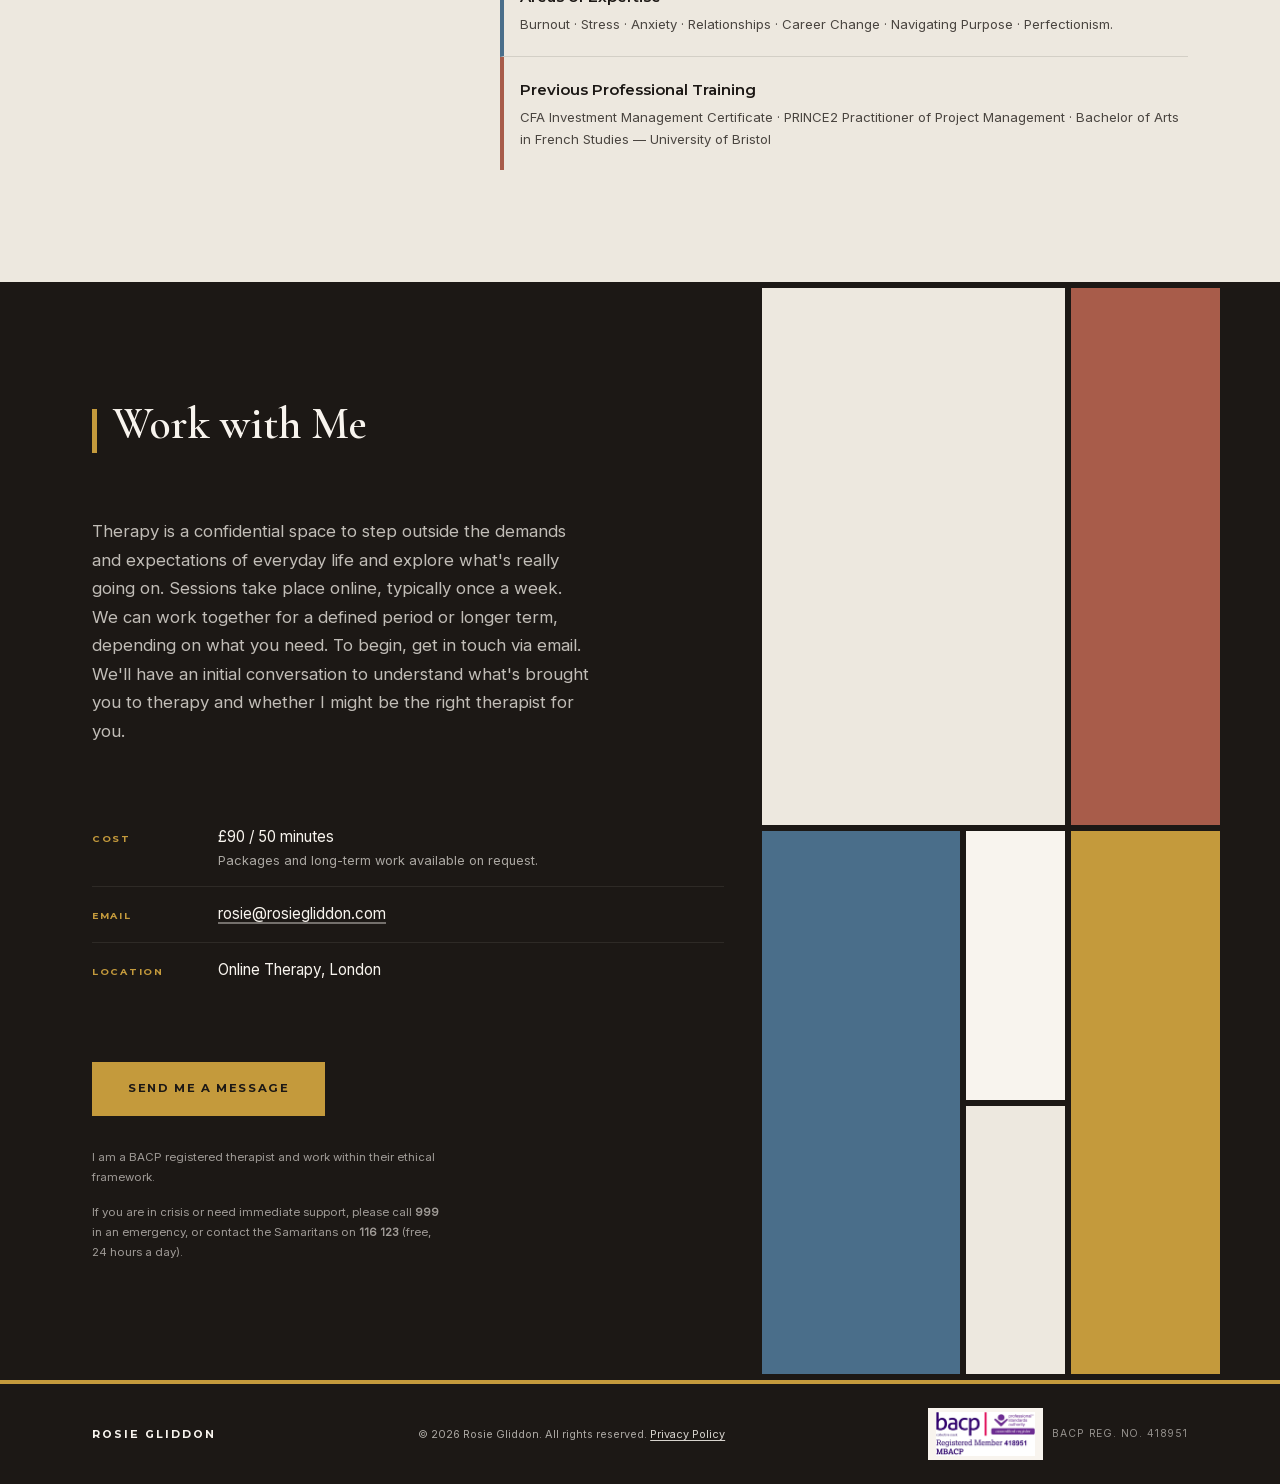
==== commit f8263bc4: "Remove paragraph about corporate therapy Removed a paragraph about exploring beneath success." ====
--- a/index.html
+++ b/index.html
@@ -196,7 +196,7 @@
           <p class="hero-italic-copy"><em>Therapy for professionals and high achievers. </em></p>
 
           
-          <p class="hero-italic-copy"><em>A space to explore what’s going on beneath the success, with someone who spent 20 years in the corporate world.</em></p>
+          
 
           
           <a href="#contact" class="btn btn--primary">Start a Conversation</a>
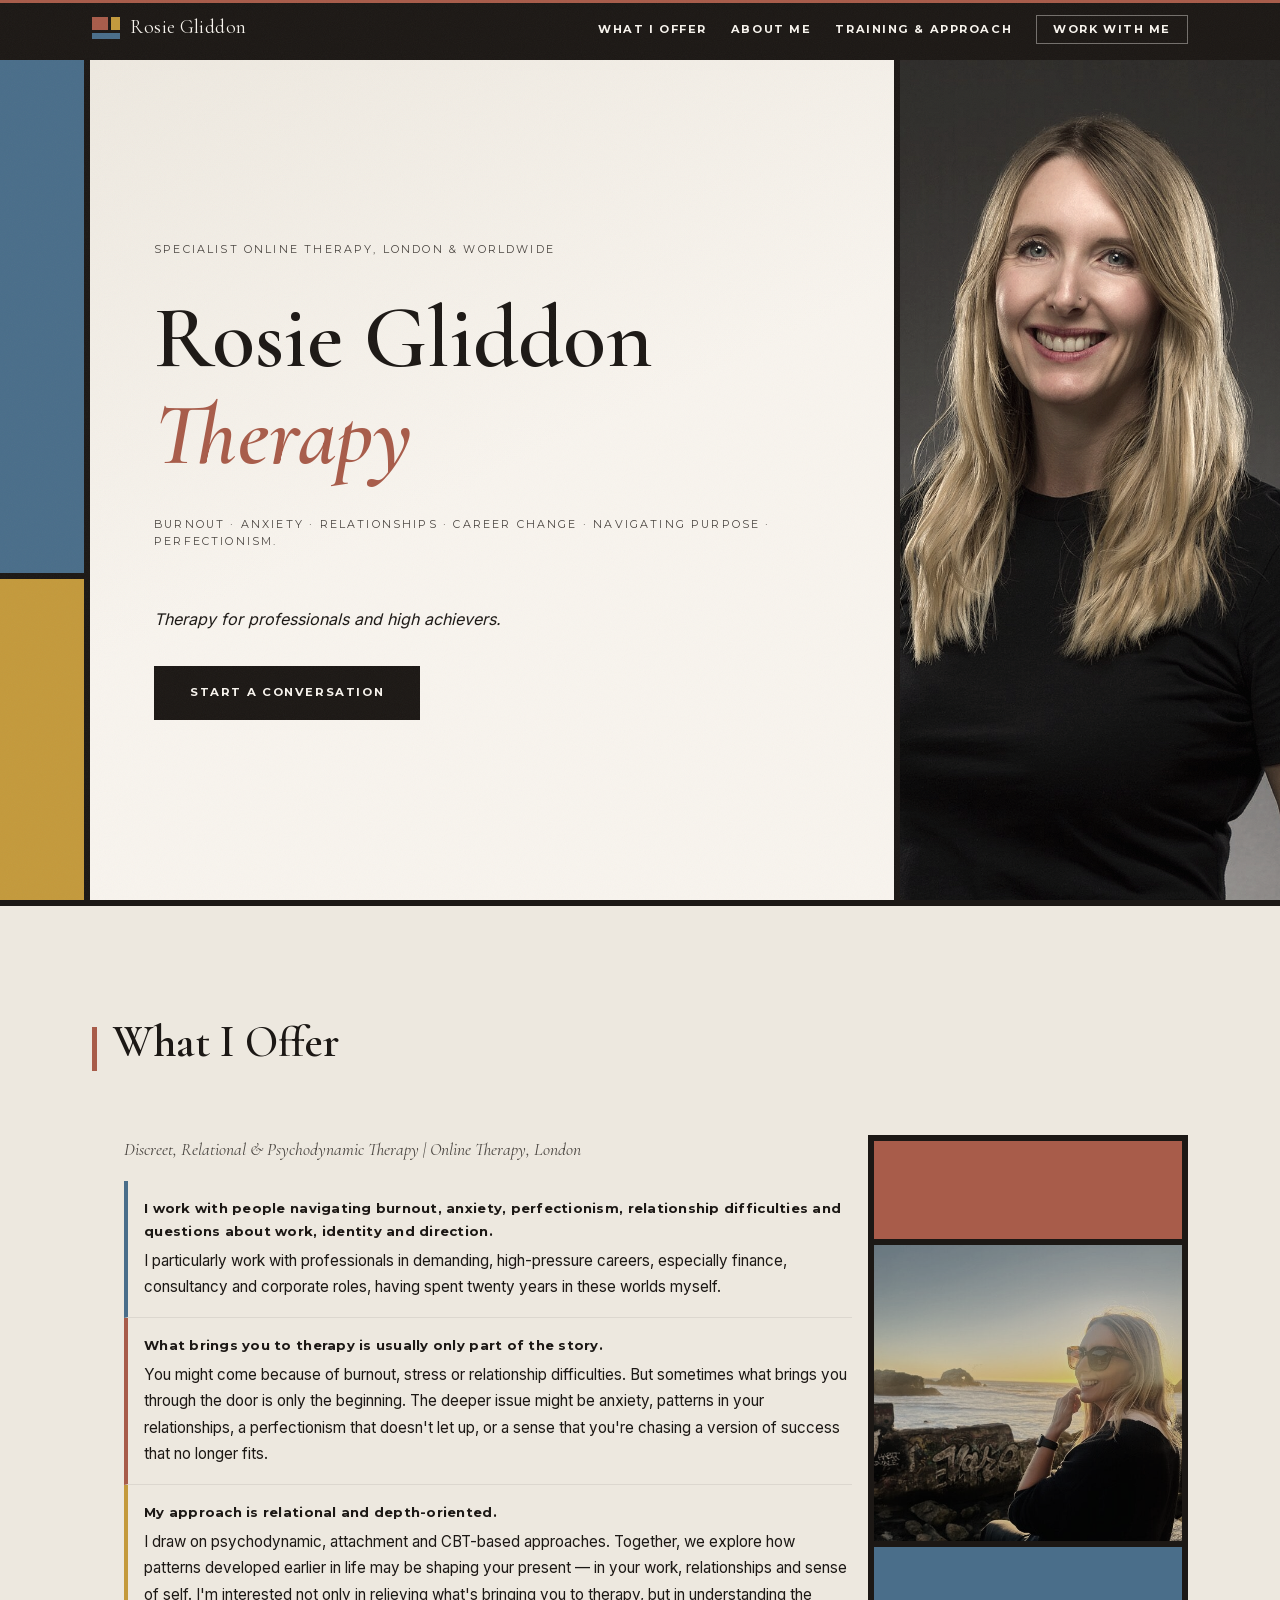
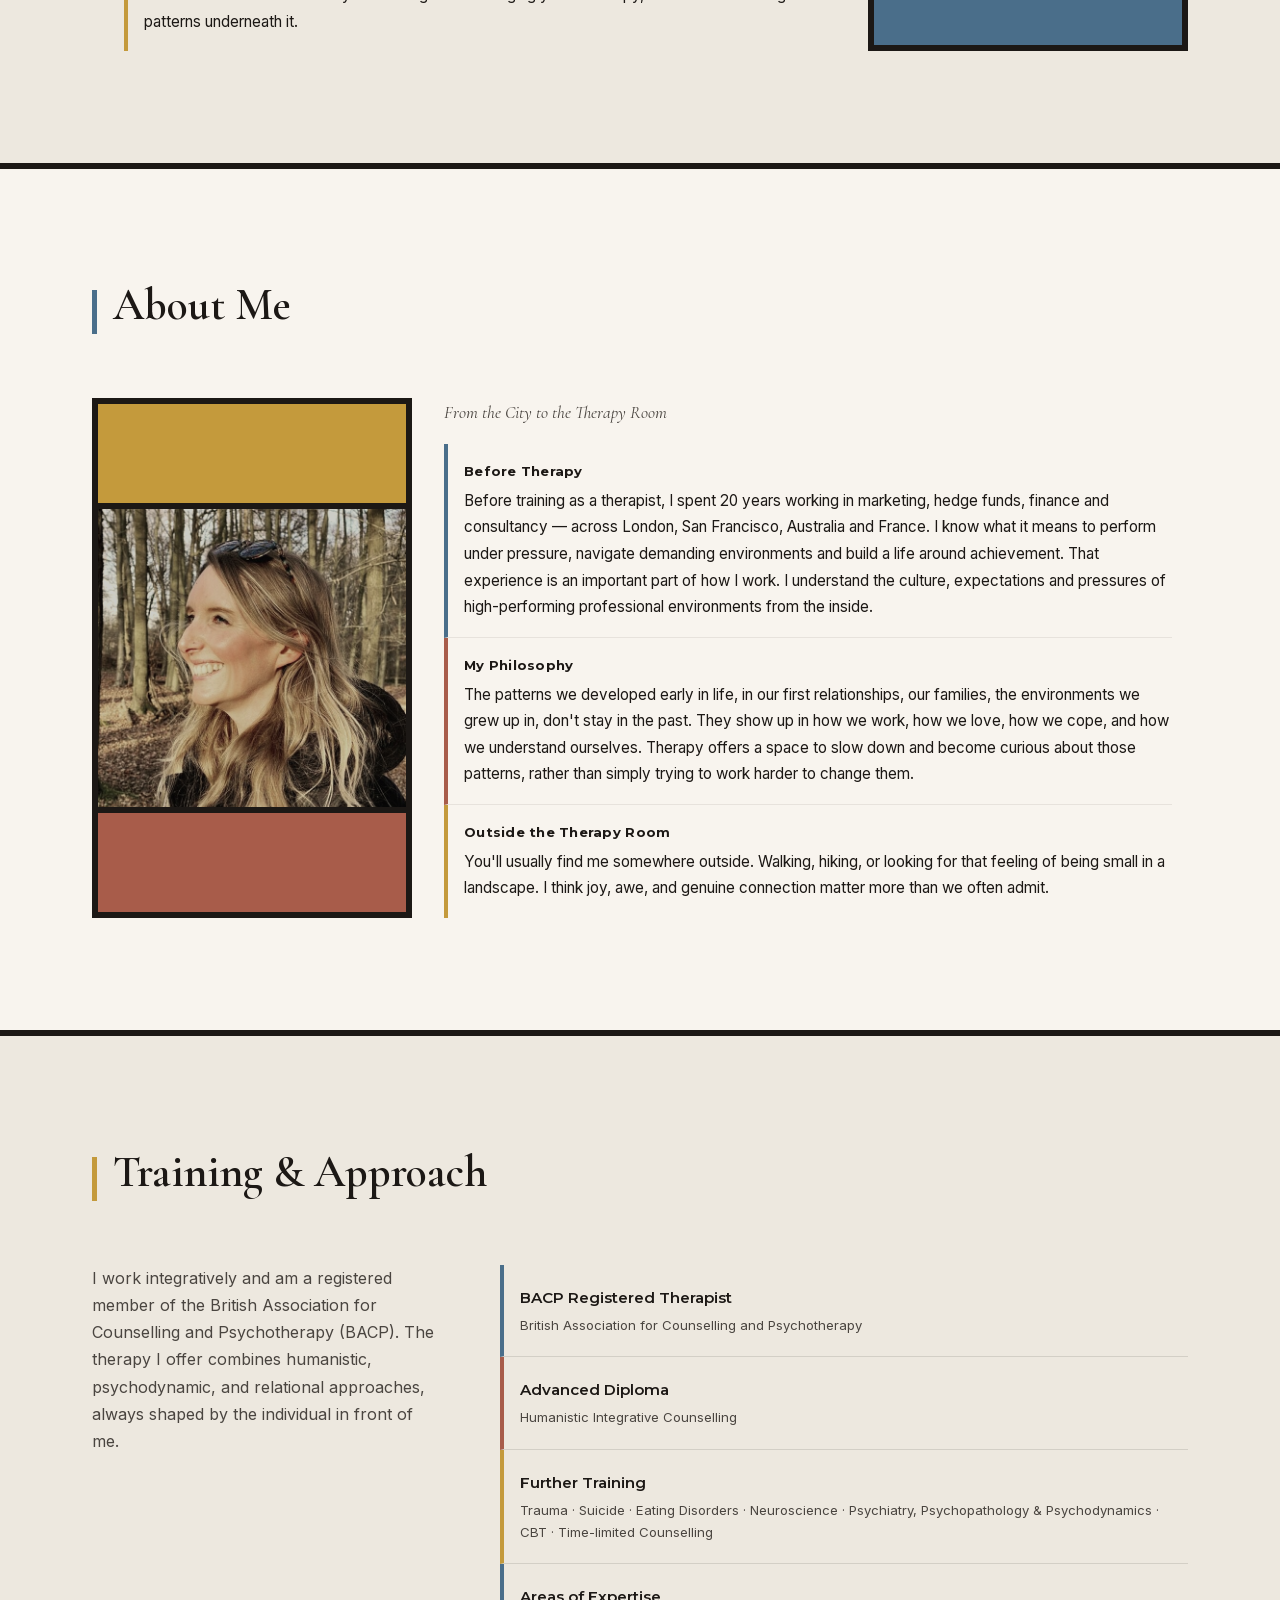
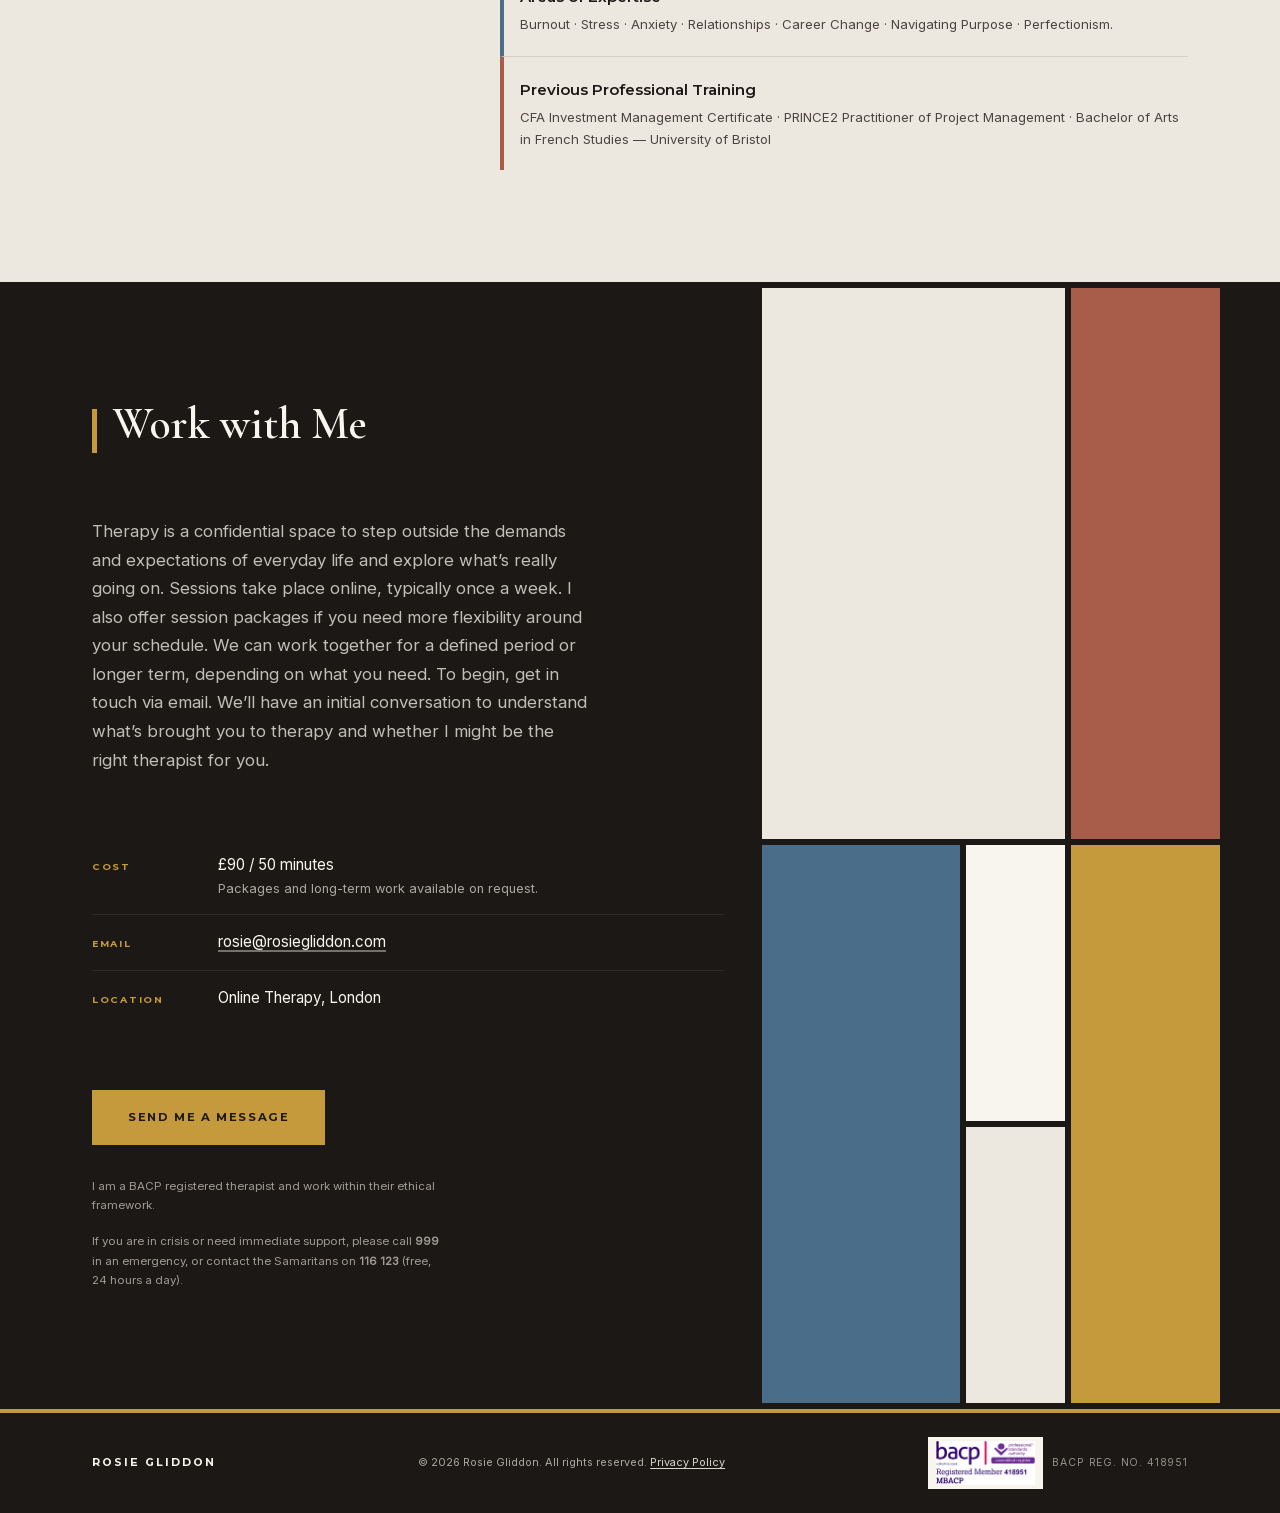
==== commit ca675d44: "Revise therapy introduction for clarity and flexibility" ====
--- a/index.html
+++ b/index.html
@@ -386,9 +386,7 @@
           </header>
 
           <p class="contact-intro">
-            Therapy is a confidential space to step outside the demands and expectations of everyday life and explore what's really going on.
-            Sessions take place online, typically once a week. We can work together for a defined period or longer term, depending on what you need.
-            To begin, get in touch via email. We'll have an initial conversation to understand what's brought you to therapy and whether I might be the right therapist for you.
+Therapy is a confidential space to step outside the demands and expectations of everyday life and explore what’s really going on. Sessions take place online, typically once a week. I also offer session packages if you need more flexibility around your schedule. We can work together for a defined period or longer term, depending on what you need. To begin, get in touch via email. We’ll have an initial conversation to understand what’s brought you to therapy and whether I might be the right therapist for you.
           </p>
 
           <address aria-label="Contact information">
